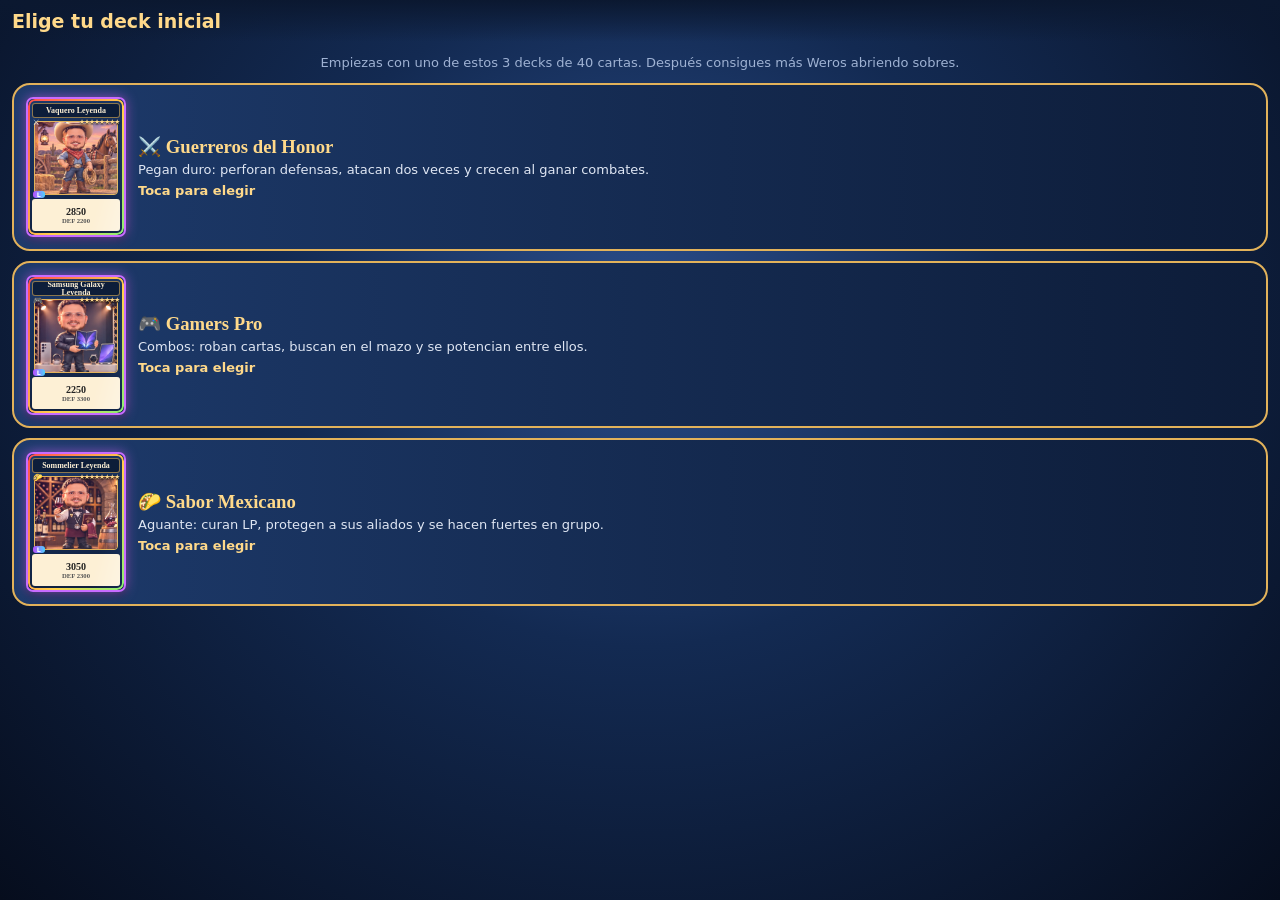
==== www/index.html @ 688c8da0 "El Wero: juego de cartas Android con 600 cartas, CPU y multijugador Co-Authored-By: Claude Opus 5.5 " ====
<!DOCTYPE html>
<html lang="es">
<head>
<meta charset="utf-8">
<meta name="viewport" content="width=device-width,initial-scale=1,maximum-scale=1,user-scalable=no,viewport-fit=cover">
<meta name="theme-color" content="#0b1830">
<title>El Wero · Juego de Cartas</title>
<link rel="stylesheet" href="style.css">
</head>
<body>
<div id="home" class="screen bg-arena"></div>
<div id="starter" class="screen bg-arena"></div>
<div id="coll" class="screen bg-arena"></div>
<div id="decks" class="screen bg-arena"></div>
<div id="deckedit" class="screen bg-arena"></div>
<div id="packs" class="screen bg-arena"></div>
<div id="lobby" class="screen bg-arena"></div>
<div id="rules" class="screen bg-arena"></div>
<div id="settings" class="screen bg-arena"></div>
<div id="game" class="screen">
  <div class="board">
    <div class="pinfo" id="oinfo"></div>
    <div class="ohand" id="ohand"></div>
    <div class="field">
      <div class="rowz" id="osz"></div>
      <div class="rowz" id="omz"></div>
      <div class="mid" id="mid"></div>
      <div class="rowz" id="mmz"></div>
      <div class="rowz" id="msz"></div>
    </div>
    <div class="pinfo" id="minfo"></div>
    <div class="hand" id="mhand"></div>
    <div class="helpbar" id="help"></div>
  </div>
</div>
<div id="arena"></div>
<canvas id="fxc"></canvas>
<script src="cards.js"></script>
<script src="engine.js"></script>
<script src="ai.js"></script>
<script src="fx.js"></script>
<script src="ui.js"></script>
<script src="game.js"></script>
<script src="peerjs.min.js"></script>
<script src="net.js"></script>
</body>
</html>
---- www/style.css ----
:root{--navy:#14284a;--navy2:#0b1830;--gold:#e2b25a;--gold2:#ffd98a;--cream:#fdf0d5;--ink:#1a1a1a;--red:#e8433a;--green:#3ccf6e;--spell:#14806b;--trap:#9b2a7d;--cw:17.5vw}
*{box-sizing:border-box;-webkit-tap-highlight-color:transparent}
html,body{margin:0;height:100%;background:#050b18;color:#fff;font-family:system-ui,-apple-system,"Segoe UI",Roboto,sans-serif;overflow:hidden;user-select:none;-webkit-user-select:none;touch-action:manipulation}
button{font:inherit;cursor:pointer}
.screen{position:fixed;inset:0;display:none;flex-direction:column;overflow:hidden}
.screen.on{display:flex}
.scroll{overflow-y:auto;-webkit-overflow-scrolling:touch;flex:1}
.bg-arena{background:radial-gradient(ellipse at 50% 35%,#2b4e8c 0%,#132a52 40%,#060d1d 100%)}
.btn{display:block;width:100%;padding:15px 18px;margin:9px 0;border-radius:16px;border:2px solid var(--gold);background:linear-gradient(180deg,#26467e,#13274a);color:var(--cream);font-weight:800;font-size:17px;letter-spacing:.5px;text-shadow:0 2px 0 #0008;box-shadow:0 5px 0 #0a1630,0 8px 18px #0007;transition:transform .08s}
.btn:active{transform:translateY(3px);box-shadow:0 2px 0 #0a1630}
.btn.gold{background:linear-gradient(180deg,#ffd98a,#d49a32);color:#3a2205;text-shadow:none;border-color:#fff3}
.btn.red{background:linear-gradient(180deg,#e8433a,#9e1f19);border-color:#ffb3a8}
.btn.small{display:inline-block;width:auto;padding:9px 14px;margin:4px;font-size:14px;border-radius:12px}
.btn[disabled]{opacity:.45}
.topbar{display:flex;align-items:center;gap:10px;padding:calc(env(safe-area-inset-top) + 10px) 12px 10px;background:linear-gradient(180deg,#0b1830,#0b183000);flex:none}
.topbar h2{margin:0;flex:1;font-size:19px;color:var(--gold2)}
.back{width:42px;height:42px;border-radius:50%;border:2px solid var(--gold);background:#13274a;color:var(--gold2);font-size:22px;line-height:1}
.coins{background:#0008;border:1px solid var(--gold);border-radius:20px;padding:5px 12px;color:var(--gold2);font-weight:800;white-space:nowrap}
#home{align-items:center;justify-content:center;padding:20px}
.logo{text-align:center;margin-bottom:18px;animation:logoIn 1s cubic-bezier(.2,1.6,.4,1);position:relative}
.logo .t1{font-family:Georgia,serif;font-weight:900;font-size:min(19vw,110px);line-height:.9;background:linear-gradient(180deg,#fff7d6 0%,#ffd98a 35%,#c7871f 70%,#8a5410 100%);-webkit-background-clip:text;background-clip:text;color:transparent;filter:drop-shadow(0 4px 0 #3a2205) drop-shadow(0 0 22px #ffb84a88)}
.logo .t2{display:inline-block;margin-top:8px;padding:6px 18px;border-radius:10px;background:linear-gradient(180deg,#1e3a6c,#0b1830);border:2px solid var(--gold);color:var(--cream);font-family:Georgia,serif;font-weight:800;letter-spacing:2px}
.suits{font-size:26px;color:var(--gold2);letter-spacing:12px;margin-bottom:4px;text-shadow:0 0 12px #ffb84a}
@keyframes logoIn{from{transform:scale(.3) rotate(-8deg);opacity:0}}
.menu{width:min(420px,92vw);position:relative}
.home-weros{position:absolute;inset:0;pointer-events:none;overflow:hidden;opacity:.3}
.home-weros img{position:absolute;width:26vw;max-width:150px;border-radius:14px;border:2px solid var(--gold);animation:floatW 9s ease-in-out infinite}
@keyframes floatW{50%{transform:translateY(-22px) rotate(3deg)}}
/* carta mini */
.card{position:relative;width:var(--w,var(--cw));aspect-ratio:.716;border-radius:calc(var(--w,var(--cw))*.07);background:linear-gradient(160deg,#1d3a6b,#0d1c38);border:2px solid var(--gold);overflow:hidden;box-shadow:0 3px 8px #0009;flex:none;container-type:inline-size}
.card.k-spell{background:linear-gradient(160deg,#1c8f78,#0b4639)}
.card.k-trap{background:linear-gradient(160deg,#b13a8f,#4c1240)}
.card .art{position:absolute;left:6%;right:6%;top:16%;height:55%;border-radius:4px;overflow:hidden;background:#0006;border:1px solid var(--gold)}
.card .art img{width:100%;height:100%;object-fit:cover;object-position:50% 18%;display:block}
.card .art .emo{position:absolute;inset:0;display:flex;align-items:center;justify-content:center;font-size:42cqw;filter:drop-shadow(0 3px 4px #0008)}
.card .nm{position:absolute;left:4%;right:4%;top:3%;height:11%;display:flex;align-items:center;justify-content:center;text-align:center;font-family:Georgia,serif;font-weight:800;color:var(--cream);font-size:8.3cqw;line-height:1;overflow:hidden;background:#0b1830cc;border:1px solid #e2b25a99;border-radius:3px}
.card .lv{position:absolute;right:5%;top:14%;font-size:7cqw;color:var(--gold2);text-shadow:0 1px 2px #000;letter-spacing:-1px;z-index:2}
.card .st{position:absolute;left:4%;right:4%;bottom:3%;height:23%;background:var(--cream);color:#222;border-radius:3px;display:flex;flex-direction:column;justify-content:center;align-items:center;font-weight:900;font-size:10.5cqw;line-height:1.12;font-family:Georgia,serif}
.card .st small{font-size:.66em;font-weight:700;color:#555}
.card .st .up{color:#13853f}.card .st .dn{color:#c62828}
.card .st.ty{font-size:8cqw;color:#333;text-align:center;padding:0 3px}
.card.back{background:#0b1830 url(art/_reverso.webp) center/cover;border-color:var(--gold)}
.card.back>*{display:none}
.card .cnt{position:absolute;right:3px;bottom:3px;background:#000c;color:var(--gold2);border-radius:8px;padding:1px 6px;font-weight:900;font-size:12px;z-index:6}
.card.locked{filter:grayscale(1) brightness(.4)}
.card .arch{position:absolute;left:5%;top:14%;font-size:8cqw;z-index:2}
.card.r-R{border-color:#dfe7f2;box-shadow:0 0 6px #cfd9e8aa,0 3px 8px #0009}
.card.r-UR{border-color:#ffd24a;box-shadow:0 0 10px #ffc83caa,0 3px 8px #0009}
.card.r-L{border-color:#c86bff;box-shadow:0 0 12px #c86bffaa,0 3px 8px #0009}
.card.r-UL{border-color:#fff;box-shadow:0 0 14px #fff,0 0 24px #ff5ad5aa,0 3px 8px #0009}
.card.r-L::before,.card.r-UL::before{content:"";position:absolute;inset:0;border-radius:inherit;padding:2px;background:linear-gradient(120deg,#ff4d4d,#ffd24a,#4dff88,#4dd2ff,#b84dff,#ff4d4d);background-size:300% 300%;animation:holo 3s linear infinite;-webkit-mask:linear-gradient(#000 0 0) content-box,linear-gradient(#000 0 0);-webkit-mask-composite:xor;mask-composite:exclude;z-index:4;pointer-events:none}
.card.r-UR::after,.card.r-L::after,.card.r-UL::after,.card.r-R::after{content:"";position:absolute;inset:0;background:linear-gradient(105deg,transparent 35%,#ffffff55 47%,#fff9 50%,#ffffff55 53%,transparent 65%);background-size:250% 100%;animation:shine 3.2s ease-in-out infinite;pointer-events:none;z-index:3;mix-blend-mode:overlay}
.card.r-R::after{opacity:.5;animation-duration:5s}
.card.r-UL .art::after{content:"";position:absolute;inset:0;background:linear-gradient(130deg,#ff00cc44,#00e5ff44,#ffe60044,#ff00cc44);background-size:400% 400%;animation:holo 4s linear infinite;mix-blend-mode:color-dodge}
.card.r-L .art::after{content:"";position:absolute;inset:0;background:linear-gradient(130deg,#9d4dff33,#4dd2ff33,#ffd24a33);background-size:300% 300%;animation:holo 5s linear infinite;mix-blend-mode:screen}
@keyframes holo{to{background-position:300% 0}}
@keyframes shine{0%{background-position:150% 0}60%,100%{background-position:-100% 0}}
.rb{position:absolute;left:5%;bottom:27%;font-size:6.5cqw;font-weight:900;padding:0 4px;border-radius:3px;z-index:5}
.rb.N{display:none}.rb.R{background:#dfe7f2;color:#233}.rb.UR{background:#ffd24a;color:#432}.rb.L{background:linear-gradient(90deg,#b84dff,#4dd2ff);color:#fff}.rb.UL{background:linear-gradient(90deg,#ff4d4d,#ffd24a,#4dff88,#4dd2ff,#b84dff);color:#000}
/* carta grande */
.big{width:min(86vw,58vh,420px);aspect-ratio:.716;border-radius:22px;padding:3.2%;background:#14284a;border:3px solid var(--gold);position:relative;box-shadow:0 20px 60px #000;font-family:Georgia,serif;color:#222;display:flex;flex-direction:column;container-type:inline-size}
.big.k-spell{background:#0f5f50}.big.k-trap{background:#6b1c58}
.big.r-L{border-color:#c86bff}.big.r-UL{border-color:#fff;box-shadow:0 0 40px #ff5ad5,0 20px 60px #000}.big.r-UR{border-color:#ffd24a}
.big .bt{background:#0b1830;border:2px solid var(--gold);border-radius:12px;color:var(--cream);text-align:center;font-weight:900;font-size:5.8cqw;padding:6px 4px;line-height:1.05}
.big .bs{color:var(--gold2);text-align:right;font-size:4.8cqw;letter-spacing:2px;height:1.4em;margin:4px 4px 2px}
.big .ba{position:relative;flex:0 0 48%;border:3px solid var(--gold);border-radius:6px;overflow:hidden;background:#0005}
.big .ba img{width:100%;height:100%;object-fit:cover;object-position:50% 15%}
.big .ba .emo{position:absolute;inset:0;display:flex;align-items:center;justify-content:center;font-size:38cqw}
.big .bn{color:var(--gold2);text-align:right;font:700 3.2cqw system-ui;margin:3px 2px}
.big .bx{flex:1;background:var(--cream);border:2px solid var(--gold);border-radius:10px;padding:2.2cqw 3cqw;display:flex;flex-direction:column;overflow:hidden}
.big .bx b{font-size:4cqw}
.big .bx i{font-size:3.4cqw;color:#333;margin:2px 0}
.big .bx p{margin:0;font-size:3.6cqw;line-height:1.25;flex:1;overflow:auto}
.big .bx .bf{border-top:2px solid #8a6d3b;margin-top:4px;padding-top:3px;text-align:right;font-weight:900;font-size:4.3cqw}
.big .rtag{position:absolute;left:14px;top:-12px;padding:3px 10px;border-radius:10px;font:900 13px system-ui;z-index:2}
.big .ba::after{content:"";position:absolute;inset:0;background:linear-gradient(105deg,transparent 35%,#ffffff66 50%,transparent 65%);background-size:250% 100%;animation:shine 3.5s ease-in-out infinite;mix-blend-mode:overlay}
.modal{position:fixed;inset:0;background:#000c;display:flex;align-items:center;justify-content:center;flex-direction:column;z-index:80;animation:fadeIn .2s;padding:10px}
.modal .acts{width:min(86vw,420px);margin-top:10px}
@keyframes fadeIn{from{opacity:0}}
.sheet{position:fixed;left:0;right:0;bottom:0;background:linear-gradient(180deg,#1b3463,#0b1830);border-top:3px solid var(--gold);border-radius:22px 22px 0 0;padding:14px 16px calc(env(safe-area-inset-bottom) + 14px);z-index:85;animation:sheetUp .22s ease-out;max-height:84vh;overflow:auto}
@keyframes sheetUp{from{transform:translateY(100%)}}
.sheet h3{margin:0 0 6px;color:var(--gold2);font-family:Georgia,serif}
.sheet .row{display:flex;gap:12px;align-items:flex-start}
.sheet .desc{font-size:13.5px;color:#dfe6f3;line-height:1.3}
.sheet .card{--w:96px}
.toast{position:fixed;left:50%;top:16%;transform:translateX(-50%);background:#000d;border:2px solid var(--gold);color:var(--cream);padding:10px 18px;border-radius:14px;font-weight:700;z-index:120;animation:fadeIn .2s;text-align:center;max-width:88vw}
/* tablero */
#game{background:radial-gradient(ellipse at 50% 50%,#1d3d70 0%,#0f2142 55%,#050b18 100%)}
#game .board{flex:1;display:flex;flex-direction:column;justify-content:space-between;padding:calc(env(safe-area-inset-top) + 4px) 6px calc(env(safe-area-inset-bottom) + 2px);position:relative}
.field{flex:1;display:flex;flex-direction:column;justify-content:center}
.pinfo{display:flex;align-items:center;gap:8px;padding:2px 4px}
.pinfo .nm{font-weight:900;color:var(--cream);font-size:14px;max-width:30vw;overflow:hidden;text-overflow:ellipsis;white-space:nowrap}
.lpbox{flex:1;position:relative;height:26px;background:#0009;border:2px solid var(--gold);border-radius:14px;overflow:hidden}
.lpbar{position:absolute;left:0;top:0;bottom:0;background:linear-gradient(90deg,#1fbf5a,#9be86a);transition:width .6s}
.lpbar.low{background:linear-gradient(90deg,#d62d22,#ff8a3a)}
.lptxt{position:absolute;inset:0;display:flex;align-items:center;justify-content:center;font-weight:900;font-size:15px;text-shadow:0 1px 3px #000;font-family:Georgia,serif}
.pile{min-width:34px;text-align:center;font-size:10px;color:#cdd8ee;line-height:1.1}
.pile b{display:block;font-size:15px;color:var(--gold2)}
.rowz{display:flex;justify-content:center;gap:1.6vw;margin:.5vh 0}
.slot{width:var(--cw);aspect-ratio:.716;border-radius:8px;border:1.5px dashed #e2b25a55;background:#ffffff08;position:relative;display:flex;align-items:center;justify-content:center;flex:none}
.slot.mz{background:radial-gradient(circle,#4a7bd033,#0000)}
.slot.sz{background:radial-gradient(circle,#2fb39722,#0000)}
.slot .card{--w:var(--cw);transition:transform .3s}
.slot.def .card{transform:rotate(90deg) scale(.78)}
.slot.hl{border:2px solid #7cf;box-shadow:0 0 14px #7cf;animation:pulse 1s infinite}
.slot.hlr{border:2px solid #ff6a6a;box-shadow:0 0 16px #ff4a4a;animation:pulse 1s infinite}
.slot.sel .card{outline:3px solid #ffd24a;box-shadow:0 0 20px #ffd24a}
.slot.canatk .card{box-shadow:0 0 12px #ff9b2f,0 0 2px #ff9b2f}
@keyframes pulse{50%{box-shadow:0 0 3px #7cf}}
.mid{display:flex;align-items:center;justify-content:space-between;gap:6px;margin:.4vh 0;padding:0 4px;min-height:38px}
.phase{display:flex;gap:3px}
.phase span{font-size:10.5px;font-weight:900;padding:4px 6px;border-radius:8px;background:#0007;color:#8aa0c8;border:1px solid #ffffff22}
.phase span.on{background:var(--gold);color:#3a2205}
.turnlbl{font-size:11px;font-weight:800;color:var(--gold2);text-align:center}
.mid .btn.small{margin:0;padding:8px 12px}
.hand{display:flex;justify-content:center;align-items:flex-end;height:calc(var(--cw)*1.47);padding:0 4px;margin-top:2px;overflow:visible}
.hand .card{--w:calc(var(--cw)*1.04);margin:0 -2.2vw;transition:transform .15s}
.hand .card.playable{box-shadow:0 0 10px #63d0ff,0 3px 8px #000}
.hand .card:active{transform:translateY(-12px)}
.ohand{display:flex;justify-content:center;height:calc(var(--cw)*.6);overflow:hidden}
.ohand .card{--w:calc(var(--cw)*.6);margin:0 -1.6vw}
.badge{position:absolute;top:-6px;right:-6px;background:var(--red);color:#fff;border-radius:10px;font-size:10px;font-weight:900;padding:1px 5px;z-index:6}
.eqmark{position:absolute;left:-6px;top:-6px;font-size:14px;z-index:6}
.helpbar{position:absolute;left:50%;transform:translateX(-50%);top:44%;background:#000d;border:2px solid #7cf;color:#cfefff;padding:8px 12px;border-radius:14px;font-weight:800;font-size:14px;z-index:40;display:none;text-align:center;width:max-content;max-width:92vw}
.helpbar.on{display:block}
#fx{position:fixed;inset:0;pointer-events:none;z-index:60}
#fxc{position:fixed;inset:0;pointer-events:none;z-index:74}
.ghost{position:fixed;z-index:65;pointer-events:none}
.float{position:fixed;z-index:75;font:900 30px Georgia,serif;pointer-events:none;text-shadow:0 2px 0 #000,0 0 12px #000;animation:floatUp 1.1s ease-out forwards;white-space:nowrap}
.float.g{color:#6dff9a}.float.r{color:#ff5a4a}.float.y{color:#ffd24a}.float.b{color:#7cf;font-size:20px}
@keyframes floatUp{0%{transform:translate(-50%,0) scale(.6);opacity:0}15%{transform:translate(-50%,-10px) scale(1.25);opacity:1}100%{transform:translate(-50%,-70px) scale(1);opacity:0}}
.banner{position:fixed;left:0;right:0;top:42%;z-index:78;text-align:center;pointer-events:none;font:900 min(10vw,54px) Georgia,serif;color:#fff;text-shadow:0 0 18px #4af,0 4px 0 #000;animation:bannerIn 1.2s ease forwards}
.banner.red{text-shadow:0 0 18px #f44,0 4px 0 #000}
.banner.gold{color:#ffe7a8;text-shadow:0 0 22px #ffb12e,0 4px 0 #000}
.banner .strip{display:inline-block;padding:6px 26px;background:linear-gradient(90deg,#0000,#000b 20%,#000b 80%,#0000)}
@keyframes bannerIn{0%{transform:scaleX(0);opacity:0}15%{transform:scaleX(1.15);opacity:1}25%{transform:scaleX(1)}80%{opacity:1}100%{opacity:0;transform:scale(1.3)}}
.shake{animation:shake .45s}
@keyframes shake{10%,50%,90%{transform:translate(-7px,3px)}30%,70%{transform:translate(7px,-4px)}}
.flash{position:fixed;inset:0;background:#fff;z-index:90;pointer-events:none;animation:flash .35s forwards}
.flash.red{background:#ff2a2a}.flash.green{background:#3cff8a}
@keyframes flash{from{opacity:.8}to{opacity:0}}
.dropin{animation:dropin .6s cubic-bezier(.2,1.5,.4,1)}
@keyframes dropin{0%{transform:translateY(-70px) scale(2.3);opacity:0;filter:brightness(3)}60%{filter:brightness(1.6)}100%{filter:none}}
.rays{position:fixed;width:70vmin;height:70vmin;margin:-35vmin 0 0 -35vmin;z-index:64;pointer-events:none;border-radius:50%;background:repeating-conic-gradient(from 0deg,#fff0 0 8deg,var(--rc,#ffe08a) 9deg 13deg,#fff0 14deg 22deg);-webkit-mask:radial-gradient(circle,#000 15%,#0000 70%);mask:radial-gradient(circle,#000 15%,#0000 70%);animation:rays 1s ease-out forwards}
@keyframes rays{0%{transform:scale(.2) rotate(0);opacity:1}100%{transform:scale(1.5) rotate(90deg);opacity:0}}
.pulsefx{animation:pulsefx .8s}
@keyframes pulsefx{30%{transform:scale(1.25);filter:brightness(2) drop-shadow(0 0 10px #ffd24a)}}
.dissolve{animation:dissolve .7s forwards}
@keyframes dissolve{to{transform:scale(1.4) translateY(-20px);opacity:0;filter:brightness(4) blur(4px)}}
.burn{animation:burnout .7s forwards}
@keyframes burnout{30%{filter:brightness(2) sepia(1) hue-rotate(-30deg) saturate(4);transform:scale(1.1)}100%{filter:brightness(0);opacity:0;transform:scale(.6) rotate(-10deg)}}
/* arena de pelea */
#arena{position:fixed;inset:0;z-index:72;display:none;overflow:hidden;background:radial-gradient(ellipse at 50% 60%,#3a1d6e 0%,#140a2e 50%,#000 100%)}
#arena.on{display:block}
#arena .floor{position:absolute;left:-30%;right:-30%;bottom:-8%;height:50%;background:repeating-linear-gradient(90deg,#ffd24a22 0 2px,#0000 2px 60px),repeating-linear-gradient(0deg,#ffd24a22 0 2px,#0000 2px 40px),linear-gradient(180deg,#2a1a52,#0c0620);transform:perspective(500px) rotateX(58deg);transform-origin:bottom}
#arena .speed{position:absolute;left:-50%;top:-50%;width:200%;height:200%;background:repeating-conic-gradient(from 0deg at 50% 50%,#fff0 0 3deg,#ffffff1c 3deg 4deg);opacity:0;transition:opacity .15s}
#arena.dash .speed{opacity:1;animation:spin 1.2s linear infinite}
@keyframes spin{to{transform:rotate(30deg)}}
.fighter{position:absolute;width:min(52vw,46vh,330px);will-change:transform}
.fighter .fimg{width:100%;aspect-ratio:.95;border-radius:18px;border:4px solid var(--gold);background:#000 center 18%/cover;box-shadow:0 0 30px #000,0 0 40px var(--fc,#4af);position:relative;overflow:hidden}
.fighter .fname{margin-top:6px;text-align:center;font:900 min(4.4vw,22px) Georgia,serif;color:var(--cream);text-shadow:0 2px 0 #000;line-height:1.05}
.fighter .fpow{text-align:center;font:900 min(9vw,46px) Georgia,serif;color:#ffe7a8;text-shadow:0 0 14px #ff9b2f,0 3px 0 #000;line-height:1.1}
.fighter .fpow small{font-size:.45em;color:#cde}
.fighter.atk{left:4vw;bottom:8vh;--fc:#ff8a2f}
.fighter.def{right:4vw;top:7vh;--fc:#4ab0ff}
.fighter.lose .fpow{color:#ff5a4a}
.fighter .fown{position:absolute;top:-12px;left:50%;transform:translateX(-50%);background:#000c;border:1px solid var(--gold);color:var(--gold2);font:900 12px system-ui;padding:2px 10px;border-radius:10px;z-index:3;white-space:nowrap}
.vs{position:absolute;left:50%;top:50%;transform:translate(-50%,-50%);font:900 min(22vw,120px) Georgia,serif;color:#ffd24a;text-shadow:0 0 30px #ff6a00,0 6px 0 #6a2a00;opacity:0;z-index:2}
.slash{position:absolute;left:50%;top:50%;width:150vw;height:18px;margin:-9px 0 0 -75vw;background:linear-gradient(90deg,#fff0,#fff 40%,#ffe9a8 50%,#fff 60%,#fff0);box-shadow:0 0 30px #fff,0 0 60px #ffb12e;border-radius:50%;opacity:0;z-index:5}
.piece{position:fixed;background-size:cover;z-index:75;pointer-events:none;border-radius:2px;box-shadow:0 0 6px #ffb12e}
.shieldfx{position:absolute;inset:-8%;border-radius:50%;border:6px solid #7cf;box-shadow:0 0 40px #7cf,inset 0 0 40px #7cf;opacity:0;z-index:4}
.crack{position:fixed;inset:0;z-index:76;pointer-events:none;background:url("data:image/svg+xml,%3Csvg xmlns='http://www.w3.org/2000/svg' viewBox='0 0 100 100'%3E%3Cg stroke='%23fff' stroke-width='.6' fill='none' opacity='.9'%3E%3Cpath d='M50 50L20 5M50 50L95 20M50 50L80 98M50 50L5 70M50 50L60 0M50 50L100 60M50 50L35 100M50 50L0 35'/%3E%3Cpath d='M38 30L58 34L66 52L52 66L34 60L30 44Z'/%3E%3C/g%3E%3C/svg%3E") center/cover;animation:crack 1.1s forwards}
@keyframes crack{0%{opacity:0;transform:scale(.6)}10%{opacity:1;transform:scale(1)}80%{opacity:.9}100%{opacity:0}}
.lptarget{position:absolute;right:6vw;top:12vh;text-align:center;font:900 min(10vw,52px) Georgia,serif;color:#fff;text-shadow:0 0 20px #f44,0 4px 0 #000}
.lptarget small{display:block;font-size:.4em;color:var(--gold2)}
.cutin{position:fixed;left:0;right:0;top:28%;height:44%;z-index:77;pointer-events:none;background:linear-gradient(90deg,#0000,#000d 15%,#000d 85%,#0000);overflow:hidden;animation:cutin 1.7s forwards}
.cutin img{position:absolute;height:100%;left:50%;top:0;border-left:4px solid var(--gold);border-right:4px solid var(--gold);animation:cutimg 1.7s forwards}
.cutin .ct{position:absolute;left:0;right:0;bottom:5%;text-align:center;font:900 min(7vw,36px) Georgia,serif;color:#ffe7a8;text-shadow:0 0 16px #ff9b2f,0 3px 0 #000}
.cutin .ct small{display:block;font-size:.5em;color:#fff;letter-spacing:3px}
@keyframes cutin{0%{transform:scaleY(0)}12%{transform:scaleY(1)}85%{transform:scaleY(1);opacity:1}100%{transform:scaleY(0);opacity:0}}
@keyframes cutimg{0%{transform:translateX(60%)}20%{transform:translateX(-50%)}80%{transform:translateX(-50%) scale(1.06)}100%{transform:translateX(-170%)}}
.center-card{position:fixed;left:50%;top:50%;z-index:79;pointer-events:none}
.trapstamp{position:absolute;left:50%;top:40%;transform:translate(-50%,-50%) rotate(-12deg);font:900 min(13vw,64px) Georgia,serif;color:#ff4a6a;border:6px solid #ff4a6a;padding:4px 14px;border-radius:12px;background:#000a;text-shadow:0 0 14px #f00;animation:stamp .4s cubic-bezier(.2,1.8,.4,1) backwards .25s;white-space:nowrap}
.trapstamp.sp{color:#5dffcf;border-color:#5dffcf;text-shadow:0 0 14px #0fa}
@keyframes stamp{from{transform:translate(-50%,-50%) rotate(-12deg) scale(3);opacity:0}}
/* coleccion / decks */
.filters{display:flex;gap:6px;padding:0 10px 8px;overflow-x:auto;flex:none}
.filters select,.filters input{background:#0b1830;color:#fff;border:1px solid var(--gold);border-radius:10px;padding:7px;font-size:13px;flex:none}
.grid{display:grid;grid-template-columns:repeat(auto-fill,minmax(86px,1fr));gap:8px;padding:8px 10px 90px}
.grid .card{--w:100%;width:100%}
.deckbar{flex:none;background:#0b1830;border-top:2px solid var(--gold);padding:8px 10px calc(env(safe-area-inset-bottom) + 8px);display:flex;align-items:center;gap:8px;flex-wrap:wrap}
.decklist{display:flex;gap:4px;overflow-x:auto;padding:6px 10px;flex:none;min-height:100px;background:#0005}
.decklist .card{--w:64px}
.dk{display:flex;align-items:center;gap:10px;background:#13274a;border:2px solid #e2b25a55;border-radius:16px;padding:10px;margin:8px 12px}
.dk.act{border-color:var(--gold);box-shadow:0 0 14px #e2b25a66}
.dk .card{--w:58px}
.dk .info{flex:1;min-width:0}.dk .info b{color:var(--gold2)}.dk .info div{font-size:12px;color:#bcd}
.starter{display:flex;gap:12px;align-items:center;background:linear-gradient(90deg,#1d3a6b,#0d1c38);border:2px solid var(--gold);border-radius:18px;padding:12px;margin:10px 12px;cursor:pointer}
.starter:active{transform:scale(.98)}
.starter .card{--w:100px}
.starter h3{margin:0 0 4px;color:var(--gold2);font-family:Georgia,serif}
.starter p{margin:0;font-size:13px;color:#dfe6f3}
.pack{width:min(52vw,32vh,240px);aspect-ratio:.66;margin:18px auto;border-radius:16px;background:linear-gradient(160deg,#ffd98a,#c7871f 40%,#6a3a07);border:3px solid #fff6;position:relative;box-shadow:0 20px 50px #000,0 0 40px #ffb12e66;display:flex;flex-direction:column;align-items:center;justify-content:center;overflow:hidden}
.pack.arch{background:linear-gradient(160deg,var(--pc,#7b2ff7),#111)}
.pack .pimg{width:74%;aspect-ratio:.716;background:url(art/_reverso.webp) center/cover;border-radius:10px;border:2px solid #fff8}
.pack .ptop{position:absolute;left:0;right:0;top:0;height:12%;background:repeating-linear-gradient(90deg,#fff3 0 6px,#0000 6px 12px),#a86b12;border-bottom:2px dashed #fff8}
.pack .plbl{margin-top:8px;font:900 17px Georgia,serif;color:#fff;text-shadow:0 2px 0 #0008;text-align:center;padding:0 6px}
.pack.shakeit{animation:shake .35s 3}
.pack.open .ptop{animation:tear .5s forwards}
@keyframes tear{to{transform:translate(40px,-120px) rotate(25deg);opacity:0}}
.pull{display:flex;flex-wrap:wrap;justify-content:center;gap:8px;padding:10px}
.pull .slotp{perspective:600px;position:relative}
.pull .flip{width:27vw;max-width:130px;aspect-ratio:.716;position:relative;transform-style:preserve-3d;transition:transform .6s;animation:dealIn .5s backwards}
.pull .flip.done{transform:rotateY(180deg)}
.pull .flip>div{position:absolute;inset:0;backface-visibility:hidden;-webkit-backface-visibility:hidden}
.pull .flip .f2{transform:rotateY(180deg)}
.pull .flip .card{--w:100%;width:100%}
.pull .flip .f1{background:url(art/_reverso.webp) center/cover;border-radius:9px;border:2px solid var(--gold)}
.pull .flip.g-R .f1{box-shadow:0 0 12px #dfe7f2}
.pull .flip.g-UR .f1{box-shadow:0 0 18px #ffd24a}
.pull .flip.g-L .f1{box-shadow:0 0 22px #c86bff}
.pull .flip.g-UL .f1{box-shadow:0 0 26px #fff,0 0 40px #ff5ad5}
@keyframes dealIn{from{transform:translateY(80vh) rotate(20deg);opacity:0}}
.newtag{position:absolute;top:-6px;left:-6px;background:#3ccf6e;color:#012;font:900 10px system-ui;padding:2px 5px;border-radius:6px;z-index:9}
.lobby{padding:16px;width:min(460px,100%);margin:0 auto}
.lobby input{width:100%;padding:14px;border-radius:14px;border:2px solid var(--gold);background:#0b1830;color:#fff;font-size:20px;text-align:center;font-weight:900}
.lobby input.codein{letter-spacing:8px;text-transform:uppercase}
.code{font:900 54px Georgia,serif;text-align:center;letter-spacing:10px;color:var(--gold2);text-shadow:0 0 20px #ffb12e;margin:8px 0}
.muted{color:#9fb2d3;font-size:13px;text-align:center}
.rules{padding:6px 16px 40px;line-height:1.45;font-size:15px;color:#e3ebf8}
.rules h3{color:var(--gold2);font-family:Georgia,serif;margin:16px 0 4px}
.rules b{color:#fff}
.endbox{text-align:center}
.endbox h1{font:900 min(14vw,70px) Georgia,serif;margin:0;color:#ffe7a8;text-shadow:0 0 30px #ffb12e,0 5px 0 #000;animation:logoIn .8s cubic-bezier(.2,1.6,.4,1)}
.endbox.lose h1{color:#ff8a7a;text-shadow:0 0 30px #f22,0 5px 0 #000}
.endbox p{color:var(--cream);font-size:18px}
.settings label{display:flex;align-items:center;justify-content:space-between;background:#13274a;border:1px solid #e2b25a55;border-radius:14px;padding:12px 14px;margin:8px 12px;font-weight:700}
.settings input[type=checkbox]{width:24px;height:24px}
@media (min-aspect-ratio:3/4){:root{--cw:min(11.5vh,100px)}}
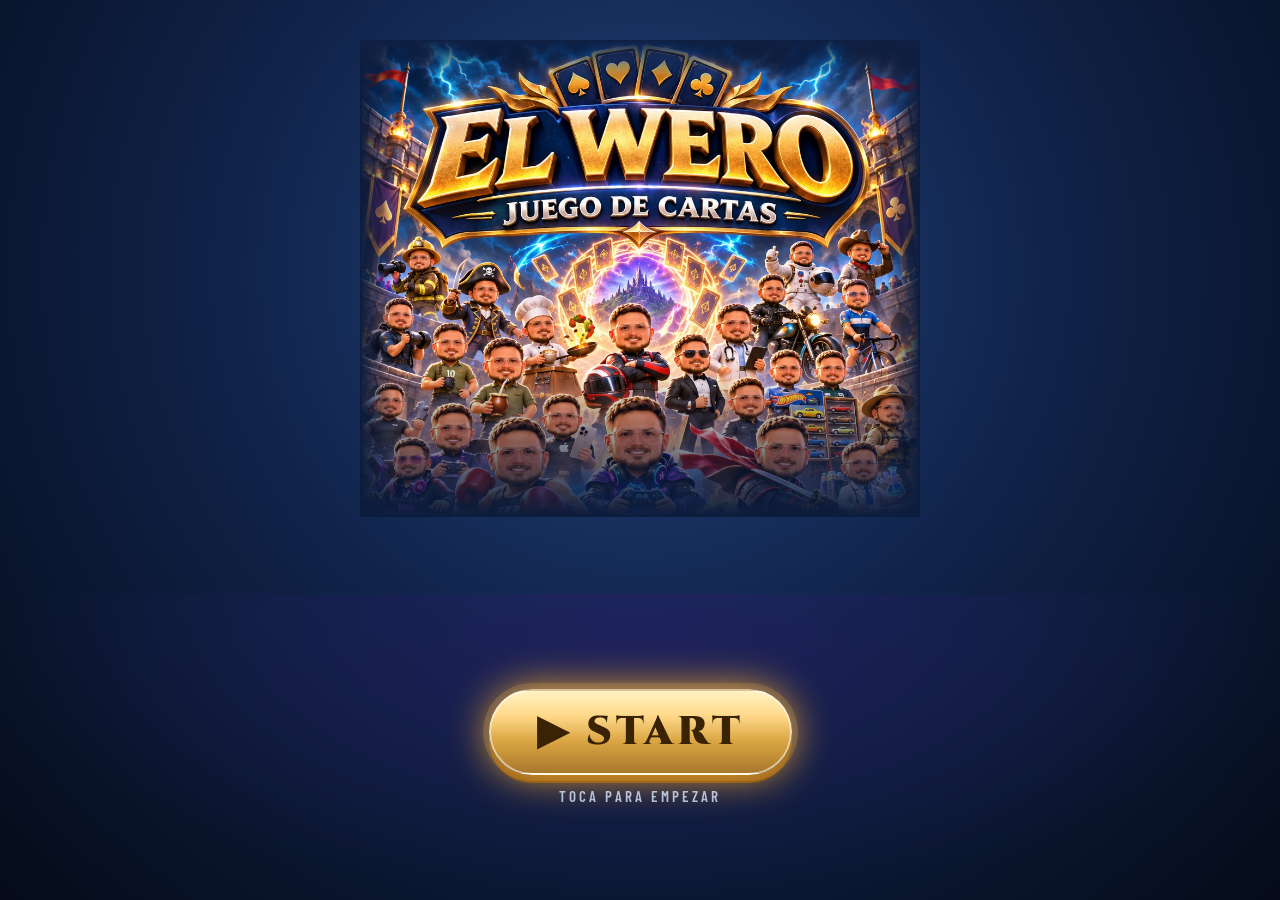
==== commit 1ce2b7fb: "Diseño profesional, defensa horizontal e intro en video con portada y START - Las cartas en defensa " ====
--- a/www/index.html
+++ b/www/index.html
@@ -8,7 +8,9 @@
 <link rel="stylesheet" href="style.css">
 </head>
 <body>
-<div id="home" class="screen bg-arena"></div>
+<div id="intro" class="screen"><video id="introvid" src="intro.mp4" playsinline preload="auto" poster="art/_portada.webp"></video><button id="skipintro" class="skip">Saltar ⏭</button></div>
+<div id="cover" class="screen"><div class="cover-art"></div><div class="cover-bottom"><button id="startbtn" class="startbtn">▶ START</button><div class="cover-sub">Toca para empezar</div></div></div>
+<div id="home" class="screen"></div>
 <div id="starter" class="screen bg-arena"></div>
 <div id="coll" class="screen bg-arena"></div>
 <div id="decks" class="screen bg-arena"></div>
--- a/www/style.css
+++ b/www/style.css
@@ -1,53 +1,95 @@
-:root{--navy:#14284a;--navy2:#0b1830;--gold:#e2b25a;--gold2:#ffd98a;--cream:#fdf0d5;--ink:#1a1a1a;--red:#e8433a;--green:#3ccf6e;--spell:#14806b;--trap:#9b2a7d;--cw:17.5vw}
+@font-face{font-family:Cinzel;font-weight:700;src:url(fonts/cinzel-latin-700-normal.woff2) format("woff2");font-display:swap}
+@font-face{font-family:Cinzel;font-weight:900;src:url(fonts/cinzel-latin-900-normal.woff2) format("woff2");font-display:swap}
+@font-face{font-family:Barlow;font-weight:500;src:url(fonts/barlow-condensed-latin-500-normal.woff2) format("woff2");font-display:swap}
+@font-face{font-family:Barlow;font-weight:600;src:url(fonts/barlow-condensed-latin-600-normal.woff2) format("woff2");font-display:swap}
+@font-face{font-family:Barlow;font-weight:700;src:url(fonts/barlow-condensed-latin-700-normal.woff2) format("woff2");font-display:swap}
+:root{--navy:#14284a;--navy2:#0b1830;--gold:#e2b25a;--gold2:#ffd98a;--gold3:#a8782c;--cream:#fdf0d5;--red:#e8433a;--green:#3ccf6e;--cw:17.2vw;
+--disp:Cinzel,Georgia,serif;--ui:Barlow,"Roboto Condensed",system-ui,sans-serif;
+--goldgrad:linear-gradient(180deg,#fff2c4 0%,#ffd98a 30%,#d9a441 62%,#a8782c 100%);
+--panel:linear-gradient(180deg,rgba(28,48,88,.92),rgba(10,20,42,.94))}
 *{box-sizing:border-box;-webkit-tap-highlight-color:transparent}
-html,body{margin:0;height:100%;background:#050b18;color:#fff;font-family:system-ui,-apple-system,"Segoe UI",Roboto,sans-serif;overflow:hidden;user-select:none;-webkit-user-select:none;touch-action:manipulation}
-button{font:inherit;cursor:pointer}
-.screen{position:fixed;inset:0;display:none;flex-direction:column;overflow:hidden}
-.screen.on{display:flex}
+html,body{margin:0;height:100%;background:#050b18;color:#fff;font-family:var(--ui);font-weight:500;overflow:hidden;user-select:none;-webkit-user-select:none;touch-action:manipulation;letter-spacing:.2px}
+button{font:inherit;cursor:pointer;color:inherit}
+.screen{position:fixed;inset:0;display:none;flex-direction:column;overflow:hidden;background:radial-gradient(ellipse at 50% 0%,#24457e 0%,#10234a 45%,#050b18 100%)}
+.screen.on{display:flex;animation:scrIn .28s ease-out}
+@keyframes scrIn{from{opacity:0;transform:scale(1.015)}}
 .scroll{overflow-y:auto;-webkit-overflow-scrolling:touch;flex:1}
-.bg-arena{background:radial-gradient(ellipse at 50% 35%,#2b4e8c 0%,#132a52 40%,#060d1d 100%)}
-.btn{display:block;width:100%;padding:15px 18px;margin:9px 0;border-radius:16px;border:2px solid var(--gold);background:linear-gradient(180deg,#26467e,#13274a);color:var(--cream);font-weight:800;font-size:17px;letter-spacing:.5px;text-shadow:0 2px 0 #0008;box-shadow:0 5px 0 #0a1630,0 8px 18px #0007;transition:transform .08s}
-.btn:active{transform:translateY(3px);box-shadow:0 2px 0 #0a1630}
-.btn.gold{background:linear-gradient(180deg,#ffd98a,#d49a32);color:#3a2205;text-shadow:none;border-color:#fff3}
-.btn.red{background:linear-gradient(180deg,#e8433a,#9e1f19);border-color:#ffb3a8}
-.btn.small{display:inline-block;width:auto;padding:9px 14px;margin:4px;font-size:14px;border-radius:12px}
-.btn[disabled]{opacity:.45}
-.topbar{display:flex;align-items:center;gap:10px;padding:calc(env(safe-area-inset-top) + 10px) 12px 10px;background:linear-gradient(180deg,#0b1830,#0b183000);flex:none}
-.topbar h2{margin:0;flex:1;font-size:19px;color:var(--gold2)}
-.back{width:42px;height:42px;border-radius:50%;border:2px solid var(--gold);background:#13274a;color:var(--gold2);font-size:22px;line-height:1}
-.coins{background:#0008;border:1px solid var(--gold);border-radius:20px;padding:5px 12px;color:var(--gold2);font-weight:800;white-space:nowrap}
-#home{align-items:center;justify-content:center;padding:20px}
-.logo{text-align:center;margin-bottom:18px;animation:logoIn 1s cubic-bezier(.2,1.6,.4,1);position:relative}
-.logo .t1{font-family:Georgia,serif;font-weight:900;font-size:min(19vw,110px);line-height:.9;background:linear-gradient(180deg,#fff7d6 0%,#ffd98a 35%,#c7871f 70%,#8a5410 100%);-webkit-background-clip:text;background-clip:text;color:transparent;filter:drop-shadow(0 4px 0 #3a2205) drop-shadow(0 0 22px #ffb84a88)}
-.logo .t2{display:inline-block;margin-top:8px;padding:6px 18px;border-radius:10px;background:linear-gradient(180deg,#1e3a6c,#0b1830);border:2px solid var(--gold);color:var(--cream);font-family:Georgia,serif;font-weight:800;letter-spacing:2px}
-.suits{font-size:26px;color:var(--gold2);letter-spacing:12px;margin-bottom:4px;text-shadow:0 0 12px #ffb84a}
-@keyframes logoIn{from{transform:scale(.3) rotate(-8deg);opacity:0}}
-.menu{width:min(420px,92vw);position:relative}
-.home-weros{position:absolute;inset:0;pointer-events:none;overflow:hidden;opacity:.3}
-.home-weros img{position:absolute;width:26vw;max-width:150px;border-radius:14px;border:2px solid var(--gold);animation:floatW 9s ease-in-out infinite}
-@keyframes floatW{50%{transform:translateY(-22px) rotate(3deg)}}
+/* botones */
+.btn{display:block;width:100%;padding:14px 18px;margin:9px 0;border-radius:14px;border:1px solid #e2b25a99;background:linear-gradient(180deg,#2a4c86,#142a52);color:var(--cream);font:700 18px var(--ui);letter-spacing:.8px;text-transform:uppercase;box-shadow:inset 0 1px 0 #ffffff30,0 4px 0 #08132a,0 8px 18px #0007;transition:transform .08s,filter .15s}
+.btn:active{transform:translateY(2px);box-shadow:inset 0 1px 0 #ffffff30,0 2px 0 #08132a}
+.btn.gold{background:var(--goldgrad);color:#3a2205;border-color:#fff6;text-shadow:0 1px 0 #fff8}
+.btn.red{background:linear-gradient(180deg,#e8433a,#8e1a14);border-color:#ffb3a8}
+.btn.small{display:inline-block;width:auto;padding:9px 14px;margin:4px;font-size:15px;border-radius:11px}
+.btn[disabled]{opacity:.4;filter:grayscale(.6)}
+.topbar{display:flex;align-items:center;gap:10px;padding:calc(env(safe-area-inset-top) + 10px) 12px 10px;background:linear-gradient(180deg,#081429,#08142900);flex:none;border-bottom:1px solid #e2b25a33}
+.topbar h2{margin:0;flex:1;font:900 19px var(--disp);letter-spacing:1px;background:var(--goldgrad);-webkit-background-clip:text;background-clip:text;color:transparent;filter:drop-shadow(0 1px 0 #000)}
+.back{width:40px;height:40px;border-radius:50%;border:1px solid var(--gold);background:radial-gradient(circle at 50% 30%,#2a4c86,#0b1830);color:var(--gold2);font-size:22px;line-height:1;box-shadow:0 3px 8px #0008}
+.coins{background:linear-gradient(180deg,#1b2f58,#0a1631);border:1px solid #e2b25a88;border-radius:20px;padding:5px 12px;color:var(--gold2);font:700 15px var(--ui);white-space:nowrap;box-shadow:inset 0 1px 0 #ffffff22}
+.muted{color:#9fb2d3;font-size:14px;text-align:center}
+/* intro y portada */
+#intro{background:#000;align-items:center;justify-content:center}
+#intro video{width:100%;height:100%;object-fit:cover;background:#000}
+.skip{position:absolute;right:14px;top:calc(env(safe-area-inset-top) + 14px);background:#000a;border:1px solid #ffffff55;color:#fff;border-radius:20px;padding:7px 14px;font:600 14px var(--ui);z-index:2}
+#cover{background:radial-gradient(ellipse at 50% 30%,#24457e 0%,#10234a 45%,#050b18 100%)}
+.cover-art{position:absolute;left:50%;top:calc(env(safe-area-inset-top) + 4.5%);width:min(100vw,62vh);aspect-ratio:1024/872;margin-left:calc(min(100vw,62vh) / -2);background:url(art/_portada.webp) center/100% 100%;animation:coverZoom 9s ease-out forwards;transform-origin:50% 30%}
+.cover-art::after{content:"";position:absolute;inset:-1px;background:linear-gradient(180deg,#0e1f42 0%,#0000 9%,#0000 70%,#0c1c3c 100%),linear-gradient(90deg,#0c1c3c 0%,#0000 6%,#0000 94%,#0c1c3c 100%)}
+@keyframes coverZoom{from{transform:scale(1.12)}to{transform:scale(1)}}
+.cover-bottom{position:absolute;left:0;right:0;bottom:0;height:34%;display:flex;flex-direction:column;align-items:center;justify-content:center;gap:12px;padding-bottom:env(safe-area-inset-bottom);background:radial-gradient(ellipse at 50% 20%,#2a1d6688,#0000 70%)}
+.startbtn{font:900 min(9vw,40px) var(--disp);letter-spacing:4px;padding:14px 46px;border-radius:60px;border:2px solid #fff8;background:var(--goldgrad);color:#3a2205;box-shadow:0 0 0 6px #e2b25a33,0 0 40px #ffb12e,0 8px 0 #6a3a07;animation:startPulse 1.4s ease-in-out infinite}
+@keyframes startPulse{50%{transform:scale(1.07);box-shadow:0 0 0 12px #e2b25a22,0 0 70px #ffb12e,0 8px 0 #6a3a07}}
+.cover-sub{font:600 15px var(--ui);color:#cfdcf5;letter-spacing:3px;text-transform:uppercase;opacity:.85}
+/* inicio */
+#home{align-items:center;justify-content:center;padding:calc(env(safe-area-inset-top) + 10px) 16px calc(env(safe-area-inset-bottom) + 12px);overflow-y:auto}
+.home-bg{position:fixed;inset:0;background:url(art/_portada.webp) center 30%/cover;filter:blur(6px) brightness(.35) saturate(1.2);transform:scale(1.1);z-index:-1}
+.home-bg::after{content:"";position:absolute;inset:0;background:radial-gradient(ellipse at 50% 40%,#0000,#050b18 85%)}
+.home-top{width:min(460px,100%);display:flex;align-items:center;justify-content:space-between;gap:10px}
+.pcard{display:flex;align-items:center;gap:10px;background:var(--panel);border:1px solid #e2b25a66;border-radius:40px;padding:5px 14px 5px 5px;box-shadow:0 4px 14px #0008}
+.pcard b{display:block;font:700 17px var(--disp);color:var(--cream)}
+.pcard small{color:#a9bbdc;font-size:13px}
+.avatar{width:42px;height:42px;border-radius:50%;background:#000 center 12%/cover;border:2px solid var(--gold);box-shadow:0 0 10px #e2b25a55;flex:none}
+.home-logo{width:min(92vw,440px);margin:2.5vh 0 1.5vh;filter:drop-shadow(0 10px 24px #000) drop-shadow(0 0 30px #ffb84a44);animation:logoIn .9s cubic-bezier(.2,1.5,.4,1)}
+@keyframes logoIn{from{transform:scale(.4) rotate(-6deg);opacity:0}}
+.menu{width:min(460px,100%);position:relative}
+.hero{width:100%;display:flex;align-items:center;gap:14px;padding:16px 18px;border-radius:18px;border:1px solid #fff6;background:var(--goldgrad);color:#3a2205;box-shadow:inset 0 2px 0 #fff9,0 6px 0 #6a3a07,0 12px 28px #000a,0 0 30px #ffb12e55;text-align:left;position:relative;overflow:hidden}
+.hero::after{content:"";position:absolute;inset:0;background:linear-gradient(105deg,transparent 35%,#ffffff88 50%,transparent 65%);background-size:250% 100%;animation:shine 3.2s ease-in-out infinite}
+.hero:active{transform:translateY(3px)}
+.hero .ic{width:52px;height:52px;border-radius:14px;background:#3a2205;color:var(--gold2);display:flex;align-items:center;justify-content:center;font-size:28px;flex:none}
+.hero .tx{flex:1}.hero b{display:block;font:900 28px var(--disp);letter-spacing:2px;line-height:1}.hero small{font:700 15px var(--ui);opacity:.8;text-transform:uppercase;letter-spacing:1px}
+.hero .arr{font:900 40px var(--disp)}
+.tiles{display:grid;grid-template-columns:1fr 1fr;gap:10px;margin-top:12px}
+.tile{display:flex;flex-direction:column;align-items:flex-start;gap:2px;padding:14px;border-radius:16px;border:1px solid #e2b25a55;background:var(--panel);box-shadow:inset 0 1px 0 #ffffff1c,0 6px 16px #0008;text-align:left;min-height:96px}
+.tile:active{transform:scale(.97)}
+.tile .ic{font-size:26px;margin-bottom:4px}
+.tile b{font:700 19px var(--disp);color:var(--cream);letter-spacing:.5px}
+.tile small{color:#9fb2d3;font-size:13.5px}
+.minirow{display:flex;gap:10px;margin-top:10px}
+.minirow button{flex:1;padding:11px;border-radius:12px;border:1px solid #ffffff22;background:#0b183099;color:#cfdcf5;font:600 15px var(--ui);letter-spacing:.5px}
 /* carta mini */
-.card{position:relative;width:var(--w,var(--cw));aspect-ratio:.716;border-radius:calc(var(--w,var(--cw))*.07);background:linear-gradient(160deg,#1d3a6b,#0d1c38);border:2px solid var(--gold);overflow:hidden;box-shadow:0 3px 8px #0009;flex:none;container-type:inline-size}
-.card.k-spell{background:linear-gradient(160deg,#1c8f78,#0b4639)}
-.card.k-trap{background:linear-gradient(160deg,#b13a8f,#4c1240)}
-.card .art{position:absolute;left:6%;right:6%;top:16%;height:55%;border-radius:4px;overflow:hidden;background:#0006;border:1px solid var(--gold)}
+.card{position:relative;width:var(--w,var(--cw));height:calc(var(--w,var(--cw)) / .716);border-radius:calc(var(--w,var(--cw)) * .06);background:linear-gradient(160deg,#20407a,#0c1a36);border:1.5px solid #c99a46;overflow:hidden;box-shadow:0 3px 8px #000a;flex:none;container-type:inline-size}
+.grid .card,.pull .card,.slotp .card{height:auto;aspect-ratio:.716}
+.card::selection{background:none}
+.card.k-spell{background:linear-gradient(160deg,#1d9178,#0a4337)}
+.card.k-trap{background:linear-gradient(160deg,#b3388f,#4a103e)}
+.card .art{position:absolute;left:6%;right:6%;top:15.5%;height:55%;border-radius:3px;overflow:hidden;background:#0006;box-shadow:0 0 0 1px #e2b25acc,inset 0 0 8px #000}
 .card .art img{width:100%;height:100%;object-fit:cover;object-position:50% 18%;display:block}
-.card .art .emo{position:absolute;inset:0;display:flex;align-items:center;justify-content:center;font-size:42cqw;filter:drop-shadow(0 3px 4px #0008)}
-.card .nm{position:absolute;left:4%;right:4%;top:3%;height:11%;display:flex;align-items:center;justify-content:center;text-align:center;font-family:Georgia,serif;font-weight:800;color:var(--cream);font-size:8.3cqw;line-height:1;overflow:hidden;background:#0b1830cc;border:1px solid #e2b25a99;border-radius:3px}
-.card .lv{position:absolute;right:5%;top:14%;font-size:7cqw;color:var(--gold2);text-shadow:0 1px 2px #000;letter-spacing:-1px;z-index:2}
-.card .st{position:absolute;left:4%;right:4%;bottom:3%;height:23%;background:var(--cream);color:#222;border-radius:3px;display:flex;flex-direction:column;justify-content:center;align-items:center;font-weight:900;font-size:10.5cqw;line-height:1.12;font-family:Georgia,serif}
-.card .st small{font-size:.66em;font-weight:700;color:#555}
-.card .st .up{color:#13853f}.card .st .dn{color:#c62828}
-.card .st.ty{font-size:8cqw;color:#333;text-align:center;padding:0 3px}
-.card.back{background:#0b1830 url(art/_reverso.webp) center/cover;border-color:var(--gold)}
+.card .art .emo{position:absolute;inset:0;display:flex;align-items:center;justify-content:center;font-size:40cqw;filter:drop-shadow(0 3px 4px #0008)}
+.card .nm{position:absolute;left:4%;right:4%;top:3%;height:10.5%;display:flex;align-items:center;justify-content:center;text-align:center;font:700 8.2cqw/1 var(--disp);color:var(--cream);overflow:hidden;background:linear-gradient(180deg,#0d1d3c,#081429);border:1px solid #e2b25a99;border-radius:2px;letter-spacing:-.2px;text-shadow:0 1px 0 #000}
+.card .lv{position:absolute;right:5%;top:13.6%;font-size:6.8cqw;color:#ffcb45;text-shadow:0 0 3px #a86b00,0 1px 1px #000;letter-spacing:-1.2px;z-index:2;line-height:1}
+.card .st{position:absolute;left:4%;right:4%;bottom:3%;height:23%;background:linear-gradient(180deg,#fff8e6,#f1dfb6);color:#222;border-radius:2px;display:flex;flex-direction:column;justify-content:center;align-items:center;line-height:1.05;font:900 11cqw var(--ui);border:1px solid #c99a46}
+.card .st small{font:700 7.4cqw var(--ui);color:#5b4a2b}
+.card .st .a::before{content:"⚔ ";font-size:.75em}
+.card .st .up{color:#0f7a39}.card .st .dn{color:#c62828}
+.card .st.ty{font:900 8.5cqw var(--disp);color:#2c2c2c;letter-spacing:1px}
+.card.k-spell .st.ty{color:#0d5e4c}.card.k-trap .st.ty{color:#7a1660}
+.card.back{background:#0b1830 url(art/_reverso.webp) center/cover;border-color:#c99a46}
 .card.back>*{display:none}
-.card .cnt{position:absolute;right:3px;bottom:3px;background:#000c;color:var(--gold2);border-radius:8px;padding:1px 6px;font-weight:900;font-size:12px;z-index:6}
+.card .cnt{position:absolute;right:3px;bottom:3px;background:#000d;color:var(--gold2);border-radius:8px;padding:1px 6px;font:700 13px var(--ui);z-index:6}
 .card.locked{filter:grayscale(1) brightness(.4)}
-.card .arch{position:absolute;left:5%;top:14%;font-size:8cqw;z-index:2}
-.card.r-R{border-color:#dfe7f2;box-shadow:0 0 6px #cfd9e8aa,0 3px 8px #0009}
-.card.r-UR{border-color:#ffd24a;box-shadow:0 0 10px #ffc83caa,0 3px 8px #0009}
-.card.r-L{border-color:#c86bff;box-shadow:0 0 12px #c86bffaa,0 3px 8px #0009}
-.card.r-UL{border-color:#fff;box-shadow:0 0 14px #fff,0 0 24px #ff5ad5aa,0 3px 8px #0009}
+.card .arch{position:absolute;left:5%;top:13.6%;font-size:7.5cqw;z-index:2;line-height:1}
+.card.r-R{border-color:#e6eef8;box-shadow:0 0 6px #cfd9e8aa,0 3px 8px #000a}
+.card.r-UR{border-color:#ffd24a;box-shadow:0 0 10px #ffc83caa,0 3px 8px #000a}
+.card.r-L{border-color:#c86bff;box-shadow:0 0 12px #c86bffaa,0 3px 8px #000a}
+.card.r-UL{border-color:#fff;box-shadow:0 0 14px #fff,0 0 24px #ff5ad5aa,0 3px 8px #000a}
 .card.r-L::before,.card.r-UL::before{content:"";position:absolute;inset:0;border-radius:inherit;padding:2px;background:linear-gradient(120deg,#ff4d4d,#ffd24a,#4dff88,#4dd2ff,#b84dff,#ff4d4d);background-size:300% 300%;animation:holo 3s linear infinite;-webkit-mask:linear-gradient(#000 0 0) content-box,linear-gradient(#000 0 0);-webkit-mask-composite:xor;mask-composite:exclude;z-index:4;pointer-events:none}
 .card.r-UR::after,.card.r-L::after,.card.r-UL::after,.card.r-R::after{content:"";position:absolute;inset:0;background:linear-gradient(105deg,transparent 35%,#ffffff55 47%,#fff9 50%,#ffffff55 53%,transparent 65%);background-size:250% 100%;animation:shine 3.2s ease-in-out infinite;pointer-events:none;z-index:3;mix-blend-mode:overlay}
 .card.r-R::after{opacity:.5;animation-duration:5s}
@@ -55,156 +97,188 @@
 .card.r-L .art::after{content:"";position:absolute;inset:0;background:linear-gradient(130deg,#9d4dff33,#4dd2ff33,#ffd24a33);background-size:300% 300%;animation:holo 5s linear infinite;mix-blend-mode:screen}
 @keyframes holo{to{background-position:300% 0}}
 @keyframes shine{0%{background-position:150% 0}60%,100%{background-position:-100% 0}}
-.rb{position:absolute;left:5%;bottom:27%;font-size:6.5cqw;font-weight:900;padding:0 4px;border-radius:3px;z-index:5}
-.rb.N{display:none}.rb.R{background:#dfe7f2;color:#233}.rb.UR{background:#ffd24a;color:#432}.rb.L{background:linear-gradient(90deg,#b84dff,#4dd2ff);color:#fff}.rb.UL{background:linear-gradient(90deg,#ff4d4d,#ffd24a,#4dff88,#4dd2ff,#b84dff);color:#000}
+.rb{position:absolute;right:5%;bottom:27.5%;font:700 6.4cqw var(--ui);padding:0 4px;border-radius:3px;z-index:5;letter-spacing:.3px}
+.rb.N{display:none}.rb.R{background:#e6eef8;color:#233}.rb.UR{background:#ffd24a;color:#432}.rb.L{background:linear-gradient(90deg,#b84dff,#4dd2ff);color:#fff}.rb.UL{background:linear-gradient(90deg,#ff4d4d,#ffd24a,#4dff88,#4dd2ff,#b84dff);color:#000}
 /* carta grande */
-.big{width:min(86vw,58vh,420px);aspect-ratio:.716;border-radius:22px;padding:3.2%;background:#14284a;border:3px solid var(--gold);position:relative;box-shadow:0 20px 60px #000;font-family:Georgia,serif;color:#222;display:flex;flex-direction:column;container-type:inline-size}
-.big.k-spell{background:#0f5f50}.big.k-trap{background:#6b1c58}
+.big{width:min(86vw,58vh,420px);aspect-ratio:.716;border-radius:20px;padding:3.2%;background:linear-gradient(160deg,#1d3a6b,#0c1a36);border:3px solid #c99a46;position:relative;box-shadow:0 20px 60px #000;font-family:Georgia,serif;color:#222;display:flex;flex-direction:column;container-type:inline-size}
+.big.k-spell{background:linear-gradient(160deg,#16806a,#0a3d32)}.big.k-trap{background:linear-gradient(160deg,#9b2a7d,#4a103e)}
 .big.r-L{border-color:#c86bff}.big.r-UL{border-color:#fff;box-shadow:0 0 40px #ff5ad5,0 20px 60px #000}.big.r-UR{border-color:#ffd24a}
-.big .bt{background:#0b1830;border:2px solid var(--gold);border-radius:12px;color:var(--cream);text-align:center;font-weight:900;font-size:5.8cqw;padding:6px 4px;line-height:1.05}
-.big .bs{color:var(--gold2);text-align:right;font-size:4.8cqw;letter-spacing:2px;height:1.4em;margin:4px 4px 2px}
-.big .ba{position:relative;flex:0 0 48%;border:3px solid var(--gold);border-radius:6px;overflow:hidden;background:#0005}
+.big .bt{background:linear-gradient(180deg,#0d1d3c,#081429);border:2px solid #c99a46;border-radius:10px;color:var(--cream);text-align:center;font:900 5.6cqw/1.1 var(--disp);padding:6px 4px;letter-spacing:.5px}
+.big .bs{color:#ffcb45;text-align:right;font-size:4.8cqw;letter-spacing:2px;height:1.4em;margin:4px 4px 2px;text-shadow:0 0 4px #a86b00}
+.big .ba{position:relative;flex:0 0 48%;border:3px solid #c99a46;border-radius:4px;overflow:hidden;background:#0005}
 .big .ba img{width:100%;height:100%;object-fit:cover;object-position:50% 15%}
 .big .ba .emo{position:absolute;inset:0;display:flex;align-items:center;justify-content:center;font-size:38cqw}
-.big .bn{color:var(--gold2);text-align:right;font:700 3.2cqw system-ui;margin:3px 2px}
-.big .bx{flex:1;background:var(--cream);border:2px solid var(--gold);border-radius:10px;padding:2.2cqw 3cqw;display:flex;flex-direction:column;overflow:hidden}
-.big .bx b{font-size:4cqw}
-.big .bx i{font-size:3.4cqw;color:#333;margin:2px 0}
+.big .bn{color:var(--gold2);text-align:right;font:700 3.4cqw var(--ui);margin:3px 2px}
+.big .bx{flex:1;background:linear-gradient(180deg,#fff8e6,#f1dfb6);border:2px solid #c99a46;border-radius:8px;padding:2.2cqw 3cqw;display:flex;flex-direction:column;overflow:hidden}
+.big .bx b{font:700 4cqw var(--disp)}
+.big .bx i{font-size:3.4cqw;color:#4b3c22;margin:2px 0}
 .big .bx p{margin:0;font-size:3.6cqw;line-height:1.25;flex:1;overflow:auto}
-.big .bx .bf{border-top:2px solid #8a6d3b;margin-top:4px;padding-top:3px;text-align:right;font-weight:900;font-size:4.3cqw}
-.big .rtag{position:absolute;left:14px;top:-12px;padding:3px 10px;border-radius:10px;font:900 13px system-ui;z-index:2}
+.big .bx .bf{border-top:2px solid #8a6d3b;margin-top:4px;padding-top:3px;text-align:right;font:900 4.4cqw var(--ui)}
+.big .rtag{position:absolute;left:14px;top:-12px;padding:3px 10px;border-radius:10px;font:700 14px var(--ui);z-index:2;letter-spacing:.5px}
 .big .ba::after{content:"";position:absolute;inset:0;background:linear-gradient(105deg,transparent 35%,#ffffff66 50%,transparent 65%);background-size:250% 100%;animation:shine 3.5s ease-in-out infinite;mix-blend-mode:overlay}
-.modal{position:fixed;inset:0;background:#000c;display:flex;align-items:center;justify-content:center;flex-direction:column;z-index:80;animation:fadeIn .2s;padding:10px}
+/* ventanas */
+.modal{position:fixed;inset:0;background:radial-gradient(ellipse at center,#0a1631e6,#000e);display:flex;align-items:center;justify-content:center;flex-direction:column;z-index:80;animation:fadeIn .2s;padding:10px;backdrop-filter:blur(3px)}
 .modal .acts{width:min(86vw,420px);margin-top:10px}
 @keyframes fadeIn{from{opacity:0}}
-.sheet{position:fixed;left:0;right:0;bottom:0;background:linear-gradient(180deg,#1b3463,#0b1830);border-top:3px solid var(--gold);border-radius:22px 22px 0 0;padding:14px 16px calc(env(safe-area-inset-bottom) + 14px);z-index:85;animation:sheetUp .22s ease-out;max-height:84vh;overflow:auto}
+.sheet{position:fixed;left:0;right:0;bottom:0;background:linear-gradient(180deg,#1b3463f5,#0a1631fa);border-top:2px solid var(--gold);border-radius:22px 22px 0 0;padding:10px 16px calc(env(safe-area-inset-bottom) + 14px);z-index:85;animation:sheetUp .22s ease-out;max-height:84vh;overflow:auto;box-shadow:0 -10px 40px #000a}
+.sheet::before{content:"";display:block;width:44px;height:5px;border-radius:3px;background:#ffffff44;margin:0 auto 10px}
 @keyframes sheetUp{from{transform:translateY(100%)}}
-.sheet h3{margin:0 0 6px;color:var(--gold2);font-family:Georgia,serif}
+.sheet h3{margin:0 0 6px;font:900 20px var(--disp);color:var(--gold2)}
 .sheet .row{display:flex;gap:12px;align-items:flex-start}
-.sheet .desc{font-size:13.5px;color:#dfe6f3;line-height:1.3}
+.sheet .desc{font-size:15px;color:#dfe6f3;line-height:1.3}
 .sheet .card{--w:96px}
-.toast{position:fixed;left:50%;top:16%;transform:translateX(-50%);background:#000d;border:2px solid var(--gold);color:var(--cream);padding:10px 18px;border-radius:14px;font-weight:700;z-index:120;animation:fadeIn .2s;text-align:center;max-width:88vw}
-/* tablero */
-#game{background:radial-gradient(ellipse at 50% 50%,#1d3d70 0%,#0f2142 55%,#050b18 100%)}
-#game .board{flex:1;display:flex;flex-direction:column;justify-content:space-between;padding:calc(env(safe-area-inset-top) + 4px) 6px calc(env(safe-area-inset-bottom) + 2px);position:relative}
-.field{flex:1;display:flex;flex-direction:column;justify-content:center}
-.pinfo{display:flex;align-items:center;gap:8px;padding:2px 4px}
-.pinfo .nm{font-weight:900;color:var(--cream);font-size:14px;max-width:30vw;overflow:hidden;text-overflow:ellipsis;white-space:nowrap}
-.lpbox{flex:1;position:relative;height:26px;background:#0009;border:2px solid var(--gold);border-radius:14px;overflow:hidden}
-.lpbar{position:absolute;left:0;top:0;bottom:0;background:linear-gradient(90deg,#1fbf5a,#9be86a);transition:width .6s}
-.lpbar.low{background:linear-gradient(90deg,#d62d22,#ff8a3a)}
-.lptxt{position:absolute;inset:0;display:flex;align-items:center;justify-content:center;font-weight:900;font-size:15px;text-shadow:0 1px 3px #000;font-family:Georgia,serif}
-.pile{min-width:34px;text-align:center;font-size:10px;color:#cdd8ee;line-height:1.1}
-.pile b{display:block;font-size:15px;color:var(--gold2)}
-.rowz{display:flex;justify-content:center;gap:1.6vw;margin:.5vh 0}
-.slot{width:var(--cw);aspect-ratio:.716;border-radius:8px;border:1.5px dashed #e2b25a55;background:#ffffff08;position:relative;display:flex;align-items:center;justify-content:center;flex:none}
-.slot.mz{background:radial-gradient(circle,#4a7bd033,#0000)}
-.slot.sz{background:radial-gradient(circle,#2fb39722,#0000)}
-.slot .card{--w:var(--cw);transition:transform .3s}
-.slot.def .card{transform:rotate(90deg) scale(.78)}
+.toast{position:fixed;left:50%;top:14%;transform:translateX(-50%);background:linear-gradient(180deg,#1b3463,#0a1631);border:1px solid var(--gold);color:var(--cream);padding:11px 18px;border-radius:14px;font:600 16px var(--ui);z-index:120;animation:fadeIn .2s;text-align:center;max-width:88vw;box-shadow:0 8px 24px #000a}
+/* ===== tablero ===== */
+#game{background:#050b18}
+#game::before{content:"";position:absolute;inset:0;background:
+ radial-gradient(ellipse at 50% 50%,#2a5395 0%,#16305e 38%,#081530 75%,#03070f 100%);}
+#game::after{content:"";position:absolute;inset:0;pointer-events:none;opacity:.18;background:
+ repeating-linear-gradient(60deg,#e2b25a 0 1px,transparent 1px 34px),repeating-linear-gradient(-60deg,#e2b25a 0 1px,transparent 1px 34px)}
+#game .board{flex:1;display:flex;flex-direction:column;justify-content:space-between;padding:calc(env(safe-area-inset-top) + 4px) 6px calc(env(safe-area-inset-bottom) + 2px);position:relative;z-index:1}
+.field{flex:1;display:flex;flex-direction:column;justify-content:center;position:relative}
+.field::before{content:"";position:absolute;left:50%;top:50%;width:min(70vw,52vh);aspect-ratio:1;transform:translate(-50%,-50%);border-radius:50%;border:1px solid #e2b25a22;box-shadow:0 0 0 18px #e2b25a08,inset 0 0 60px #4a8be022;pointer-events:none}
+.pinfo{display:flex;align-items:center;gap:8px;padding:4px 6px;background:linear-gradient(90deg,#0a1631ee,#13284fcc 60%,#0a163100);border-radius:30px;border:1px solid #e2b25a44}
+.pinfo .avatar{width:38px;height:38px}
+.pinfo .avatar.turn{border-color:#7cf;box-shadow:0 0 12px #7cf;animation:pulse 1.4s infinite}
+.plate{flex:1;min-width:0}
+.pname{font:700 14px var(--disp);color:var(--cream);white-space:nowrap;overflow:hidden;text-overflow:ellipsis;margin-bottom:3px}
+.lpbox{position:relative;height:8px;background:#000a;border-radius:6px;overflow:hidden;border:1px solid #e2b25a66}
+.lpbar{position:absolute;left:0;top:0;bottom:0;background:linear-gradient(90deg,#1fbf5a,#b4f07a);transition:width .6s;box-shadow:0 0 8px #6dff9a}
+.lpbar.low{background:linear-gradient(90deg,#d62d22,#ff8a3a);box-shadow:0 0 8px #f44}
+.lpnum{font:900 24px var(--disp);background:var(--goldgrad);-webkit-background-clip:text;background-clip:text;color:transparent;filter:drop-shadow(0 1px 0 #000);min-width:72px;text-align:right;line-height:1}
+.lpnum small{font:700 11px var(--ui);color:#9fb2d3;-webkit-text-fill-color:#9fb2d3;margin-right:3px;vertical-align:middle}
+.pile{position:relative;width:30px;text-align:center;font:700 14px var(--ui);color:var(--gold2);line-height:1}
+.pile i{display:block;margin:0 auto 1px;font-style:normal}
+.pile .stack{width:18px;height:24px;border-radius:3px;background:url(art/_reverso.webp) center/cover;border:1px solid #c99a46;box-shadow:2px 2px 0 #0b1830,3px 3px 0 #c99a4688,4px 4px 0 #0b1830}
+.pile .tomb{font-size:18px;filter:grayscale(.3)}
+.rowz{display:flex;justify-content:center;gap:1.4vw;margin:.45vh 0}
+.slot{width:var(--cw);height:calc(var(--cw) / .716);border-radius:7px;position:relative;display:flex;align-items:center;justify-content:center;flex:none;
+ background:linear-gradient(160deg,#ffffff0d,#ffffff03);border:1px solid #e2b25a2e;box-shadow:inset 0 0 14px #0008}
+.slot::before{content:"";position:absolute;inset:3px;border-radius:5px;pointer-events:none;
+ background:linear-gradient(#e2b25a,#e2b25a) left top/9px 1.5px no-repeat,linear-gradient(#e2b25a,#e2b25a) left top/1.5px 9px no-repeat,
+ linear-gradient(#e2b25a,#e2b25a) right top/9px 1.5px no-repeat,linear-gradient(#e2b25a,#e2b25a) right top/1.5px 9px no-repeat,
+ linear-gradient(#e2b25a,#e2b25a) left bottom/9px 1.5px no-repeat,linear-gradient(#e2b25a,#e2b25a) left bottom/1.5px 9px no-repeat,
+ linear-gradient(#e2b25a,#e2b25a) right bottom/9px 1.5px no-repeat,linear-gradient(#e2b25a,#e2b25a) right bottom/1.5px 9px no-repeat;opacity:.55}
+.slot.mz{background:radial-gradient(circle at 50% 45%,#4a7bd026,#0000 70%),linear-gradient(160deg,#ffffff0d,#ffffff03)}
+.slot.sz{height:calc(var(--cw) / .716 * .8);background:radial-gradient(circle,#2fb39722,#0000 70%),linear-gradient(160deg,#ffffff0a,#ffffff02)}
+.slot.sz::after{content:"✦";position:absolute;color:#2fb39744;font-size:18px;z-index:0}
+.slot.mz:empty::after{content:"⚔";position:absolute;color:#4a7bd03a;font-size:20px}
+.slot .card{--w:var(--cw);transition:transform .3s;z-index:1}
+.rowz .slot.sz .card{--w:calc(var(--cw) * .8)}
+.slot.def .card{transform:rotate(90deg) scale(.8)}
 .slot.hl{border:2px solid #7cf;box-shadow:0 0 14px #7cf;animation:pulse 1s infinite}
 .slot.hlr{border:2px solid #ff6a6a;box-shadow:0 0 16px #ff4a4a;animation:pulse 1s infinite}
 .slot.sel .card{outline:3px solid #ffd24a;box-shadow:0 0 20px #ffd24a}
-.slot.canatk .card{box-shadow:0 0 12px #ff9b2f,0 0 2px #ff9b2f}
+.slot.canatk .card{box-shadow:0 0 12px #ff9b2f,0 0 2px #ff9b2f;animation:ready 1.6s ease-in-out infinite}
+@keyframes ready{50%{box-shadow:0 0 20px #ff9b2f,0 0 4px #ffcf7a}}
 @keyframes pulse{50%{box-shadow:0 0 3px #7cf}}
-.mid{display:flex;align-items:center;justify-content:space-between;gap:6px;margin:.4vh 0;padding:0 4px;min-height:38px}
-.phase{display:flex;gap:3px}
-.phase span{font-size:10.5px;font-weight:900;padding:4px 6px;border-radius:8px;background:#0007;color:#8aa0c8;border:1px solid #ffffff22}
-.phase span.on{background:var(--gold);color:#3a2205}
-.turnlbl{font-size:11px;font-weight:800;color:var(--gold2);text-align:center}
-.mid .btn.small{margin:0;padding:8px 12px}
-.hand{display:flex;justify-content:center;align-items:flex-end;height:calc(var(--cw)*1.47);padding:0 4px;margin-top:2px;overflow:visible}
-.hand .card{--w:calc(var(--cw)*1.04);margin:0 -2.2vw;transition:transform .15s}
-.hand .card.playable{box-shadow:0 0 10px #63d0ff,0 3px 8px #000}
-.hand .card:active{transform:translateY(-12px)}
-.ohand{display:flex;justify-content:center;height:calc(var(--cw)*.6);overflow:hidden}
-.ohand .card{--w:calc(var(--cw)*.6);margin:0 -1.6vw}
-.badge{position:absolute;top:-6px;right:-6px;background:var(--red);color:#fff;border-radius:10px;font-size:10px;font-weight:900;padding:1px 5px;z-index:6}
-.eqmark{position:absolute;left:-6px;top:-6px;font-size:14px;z-index:6}
-.helpbar{position:absolute;left:50%;transform:translateX(-50%);top:44%;background:#000d;border:2px solid #7cf;color:#cfefff;padding:8px 12px;border-radius:14px;font-weight:800;font-size:14px;z-index:40;display:none;text-align:center;width:max-content;max-width:92vw}
+.mid{display:flex;align-items:center;justify-content:space-between;gap:6px;margin:.5vh 0;padding:5px 6px;min-height:42px;background:linear-gradient(90deg,#0000,#081429dd 15%,#081429dd 85%,#0000);border-top:1px solid #e2b25a55;border-bottom:1px solid #e2b25a55}
+.midc{display:flex;flex-direction:column;align-items:center;gap:3px}
+.phase{display:flex;background:#000a;border:1px solid #e2b25a55;border-radius:20px;padding:2px}
+.phase span{font:700 12px var(--ui);padding:3px 9px;border-radius:16px;color:#7f93b8;letter-spacing:.6px;text-transform:uppercase}
+.phase span.on{background:var(--goldgrad);color:#3a2205;box-shadow:0 0 10px #ffb12e88}
+.turnlbl{font:600 12px var(--ui);color:#cfdcf5;letter-spacing:.4px}
+.turnlbl b{color:var(--gold2)}
+.menubtn{width:38px;height:38px;border-radius:50%;border:1px solid #e2b25a88;background:radial-gradient(circle at 50% 30%,#2a4c86,#0b1830);color:var(--gold2);font-size:18px}
+.pbtn{min-width:96px;height:38px;padding:0 14px;border-radius:20px;border:1px solid #fff6;background:var(--goldgrad);color:#3a2205;font:700 14px var(--ui);letter-spacing:1px;box-shadow:0 3px 0 #6a3a07,0 0 16px #ffb12e66}
+.pbtn:active{transform:translateY(2px)}
+.pbtn.ghost{visibility:hidden}
+.hand{display:flex;justify-content:center;align-items:flex-end;height:calc(var(--cw) * 1.52);padding:0 4px;margin-top:4px;overflow:visible}
+.hand .card{--w:calc(var(--cw) * 1.06);transform:translateY(var(--y,0)) rotate(var(--r,0deg));transform-origin:50% 120%;transition:transform .18s ease-out}
+.hand .card.playable{box-shadow:0 0 0 2px #63d0ff,0 0 14px #63d0ff,0 4px 10px #000}
+.hand .card:active{transform:translateY(calc(var(--y,0px) - 18px)) rotate(var(--r,0deg)) scale(1.08);z-index:50!important}
+.ohand{display:flex;justify-content:center;height:calc(var(--cw) * .5);overflow:hidden;margin-top:-2px}
+.ohand .card{--w:calc(var(--cw) * .56);margin:0 -1.6vw;transform:translateY(-35%)}
+.eqmark{position:absolute;left:-6px;top:-6px;font-size:14px;z-index:6;filter:drop-shadow(0 0 3px #000)}
+.helpbar{position:absolute;left:50%;transform:translateX(-50%);top:44%;background:linear-gradient(180deg,#123a5c,#081429);border:1px solid #7cf;color:#dff4ff;padding:9px 14px;border-radius:16px;font:700 15px var(--ui);z-index:40;display:none;text-align:center;width:max-content;max-width:92vw;box-shadow:0 0 20px #7cf6}
 .helpbar.on{display:block}
+/* efectos */
 #fx{position:fixed;inset:0;pointer-events:none;z-index:60}
 #fxc{position:fixed;inset:0;pointer-events:none;z-index:74}
-.ghost{position:fixed;z-index:65;pointer-events:none}
-.float{position:fixed;z-index:75;font:900 30px Georgia,serif;pointer-events:none;text-shadow:0 2px 0 #000,0 0 12px #000;animation:floatUp 1.1s ease-out forwards;white-space:nowrap}
+.float{position:fixed;z-index:75;font:900 30px var(--disp);pointer-events:none;text-shadow:0 2px 0 #000,0 0 12px #000;animation:floatUp 1.1s ease-out forwards;white-space:nowrap}
 .float.g{color:#6dff9a}.float.r{color:#ff5a4a}.float.y{color:#ffd24a}.float.b{color:#7cf;font-size:20px}
 @keyframes floatUp{0%{transform:translate(-50%,0) scale(.6);opacity:0}15%{transform:translate(-50%,-10px) scale(1.25);opacity:1}100%{transform:translate(-50%,-70px) scale(1);opacity:0}}
-.banner{position:fixed;left:0;right:0;top:42%;z-index:78;text-align:center;pointer-events:none;font:900 min(10vw,54px) Georgia,serif;color:#fff;text-shadow:0 0 18px #4af,0 4px 0 #000;animation:bannerIn 1.2s ease forwards}
+.banner{position:fixed;left:0;right:0;top:42%;z-index:78;text-align:center;pointer-events:none;font:900 min(9.5vw,52px) var(--disp);color:#fff;letter-spacing:2px;text-shadow:0 0 18px #4af,0 4px 0 #000;animation:bannerIn 1.2s ease forwards}
 .banner.red{text-shadow:0 0 18px #f44,0 4px 0 #000}
 .banner.gold{color:#ffe7a8;text-shadow:0 0 22px #ffb12e,0 4px 0 #000}
-.banner .strip{display:inline-block;padding:6px 26px;background:linear-gradient(90deg,#0000,#000b 20%,#000b 80%,#0000)}
-@keyframes bannerIn{0%{transform:scaleX(0);opacity:0}15%{transform:scaleX(1.15);opacity:1}25%{transform:scaleX(1)}80%{opacity:1}100%{opacity:0;transform:scale(1.3)}}
+.banner .strip{display:inline-block;padding:8px 30px;background:linear-gradient(90deg,#0000,#000c 18%,#000c 82%,#0000);border-top:1px solid #e2b25a88;border-bottom:1px solid #e2b25a88}
+@keyframes bannerIn{0%{transform:scaleX(0);opacity:0}15%{transform:scaleX(1.12);opacity:1}25%{transform:scaleX(1)}80%{opacity:1}100%{opacity:0;transform:scale(1.25)}}
 .shake{animation:shake .45s}
 @keyframes shake{10%,50%,90%{transform:translate(-7px,3px)}30%,70%{transform:translate(7px,-4px)}}
 .flash{position:fixed;inset:0;background:#fff;z-index:90;pointer-events:none;animation:flash .35s forwards}
 .flash.red{background:#ff2a2a}.flash.green{background:#3cff8a}
 @keyframes flash{from{opacity:.8}to{opacity:0}}
 .dropin{animation:dropin .6s cubic-bezier(.2,1.5,.4,1)}
+.slot.def .dropin{animation-name:dropinDef}
 @keyframes dropin{0%{transform:translateY(-70px) scale(2.3);opacity:0;filter:brightness(3)}60%{filter:brightness(1.6)}100%{filter:none}}
+@keyframes dropinDef{0%{transform:translateY(-70px) rotate(90deg) scale(2);opacity:0;filter:brightness(3)}100%{transform:rotate(90deg) scale(.8);filter:none}}
 .rays{position:fixed;width:70vmin;height:70vmin;margin:-35vmin 0 0 -35vmin;z-index:64;pointer-events:none;border-radius:50%;background:repeating-conic-gradient(from 0deg,#fff0 0 8deg,var(--rc,#ffe08a) 9deg 13deg,#fff0 14deg 22deg);-webkit-mask:radial-gradient(circle,#000 15%,#0000 70%);mask:radial-gradient(circle,#000 15%,#0000 70%);animation:rays 1s ease-out forwards}
 @keyframes rays{0%{transform:scale(.2) rotate(0);opacity:1}100%{transform:scale(1.5) rotate(90deg);opacity:0}}
 .pulsefx{animation:pulsefx .8s}
+.slot.def .pulsefx{animation-name:pulsefxDef}
 @keyframes pulsefx{30%{transform:scale(1.25);filter:brightness(2) drop-shadow(0 0 10px #ffd24a)}}
+@keyframes pulsefxDef{0%,100%{transform:rotate(90deg) scale(.8)}30%{transform:rotate(90deg) scale(.95);filter:brightness(2) drop-shadow(0 0 10px #ffd24a)}}
 .dissolve{animation:dissolve .7s forwards}
 @keyframes dissolve{to{transform:scale(1.4) translateY(-20px);opacity:0;filter:brightness(4) blur(4px)}}
 .burn{animation:burnout .7s forwards}
-@keyframes burnout{30%{filter:brightness(2) sepia(1) hue-rotate(-30deg) saturate(4);transform:scale(1.1)}100%{filter:brightness(0);opacity:0;transform:scale(.6) rotate(-10deg)}}
+@keyframes burnout{30%{filter:brightness(2) sepia(1) hue-rotate(-30deg) saturate(4)}100%{filter:brightness(0);opacity:0}}
 /* arena de pelea */
 #arena{position:fixed;inset:0;z-index:72;display:none;overflow:hidden;background:radial-gradient(ellipse at 50% 60%,#3a1d6e 0%,#140a2e 50%,#000 100%)}
 #arena.on{display:block}
+#arena::before{content:"";position:absolute;inset:0;background:url(art/_portada.webp) center/cover;opacity:.12;filter:blur(4px)}
 #arena .floor{position:absolute;left:-30%;right:-30%;bottom:-8%;height:50%;background:repeating-linear-gradient(90deg,#ffd24a22 0 2px,#0000 2px 60px),repeating-linear-gradient(0deg,#ffd24a22 0 2px,#0000 2px 40px),linear-gradient(180deg,#2a1a52,#0c0620);transform:perspective(500px) rotateX(58deg);transform-origin:bottom}
 #arena .speed{position:absolute;left:-50%;top:-50%;width:200%;height:200%;background:repeating-conic-gradient(from 0deg at 50% 50%,#fff0 0 3deg,#ffffff1c 3deg 4deg);opacity:0;transition:opacity .15s}
 #arena.dash .speed{opacity:1;animation:spin 1.2s linear infinite}
 @keyframes spin{to{transform:rotate(30deg)}}
 .fighter{position:absolute;width:min(52vw,46vh,330px);will-change:transform}
-.fighter .fimg{width:100%;aspect-ratio:.95;border-radius:18px;border:4px solid var(--gold);background:#000 center 18%/cover;box-shadow:0 0 30px #000,0 0 40px var(--fc,#4af);position:relative;overflow:hidden}
-.fighter .fname{margin-top:6px;text-align:center;font:900 min(4.4vw,22px) Georgia,serif;color:var(--cream);text-shadow:0 2px 0 #000;line-height:1.05}
-.fighter .fpow{text-align:center;font:900 min(9vw,46px) Georgia,serif;color:#ffe7a8;text-shadow:0 0 14px #ff9b2f,0 3px 0 #000;line-height:1.1}
-.fighter .fpow small{font-size:.45em;color:#cde}
+.fighter .fimg{width:100%;aspect-ratio:.95;border-radius:18px;border:3px solid #c99a46;background:#000 center 18%/cover;box-shadow:0 0 30px #000,0 0 40px var(--fc,#4af);position:relative;overflow:hidden}
+.fighter .fname{margin-top:6px;text-align:center;font:900 min(4.4vw,22px) var(--disp);color:var(--cream);text-shadow:0 2px 0 #000;line-height:1.05}
+.fighter .fpow{text-align:center;font:900 min(9vw,46px) var(--disp);color:#ffe7a8;text-shadow:0 0 14px #ff9b2f,0 3px 0 #000;line-height:1.1}
+.fighter .fpow small{font:700 .42em var(--ui);color:#cde;letter-spacing:1px}
 .fighter.atk{left:4vw;bottom:8vh;--fc:#ff8a2f}
 .fighter.def{right:4vw;top:7vh;--fc:#4ab0ff}
 .fighter.lose .fpow{color:#ff5a4a}
-.fighter .fown{position:absolute;top:-12px;left:50%;transform:translateX(-50%);background:#000c;border:1px solid var(--gold);color:var(--gold2);font:900 12px system-ui;padding:2px 10px;border-radius:10px;z-index:3;white-space:nowrap}
-.vs{position:absolute;left:50%;top:50%;transform:translate(-50%,-50%);font:900 min(22vw,120px) Georgia,serif;color:#ffd24a;text-shadow:0 0 30px #ff6a00,0 6px 0 #6a2a00;opacity:0;z-index:2}
+.fighter .fown{position:absolute;top:-12px;left:50%;transform:translateX(-50%);background:#000c;border:1px solid var(--gold);color:var(--gold2);font:700 13px var(--ui);padding:2px 10px;border-radius:10px;z-index:3;white-space:nowrap}
+.vs{position:absolute;left:50%;top:50%;transform:translate(-50%,-50%);font:900 min(22vw,120px) var(--disp);color:#ffd24a;text-shadow:0 0 30px #ff6a00,0 6px 0 #6a2a00;opacity:0;z-index:2}
 .slash{position:absolute;left:50%;top:50%;width:150vw;height:18px;margin:-9px 0 0 -75vw;background:linear-gradient(90deg,#fff0,#fff 40%,#ffe9a8 50%,#fff 60%,#fff0);box-shadow:0 0 30px #fff,0 0 60px #ffb12e;border-radius:50%;opacity:0;z-index:5}
 .piece{position:fixed;background-size:cover;z-index:75;pointer-events:none;border-radius:2px;box-shadow:0 0 6px #ffb12e}
 .shieldfx{position:absolute;inset:-8%;border-radius:50%;border:6px solid #7cf;box-shadow:0 0 40px #7cf,inset 0 0 40px #7cf;opacity:0;z-index:4}
 .crack{position:fixed;inset:0;z-index:76;pointer-events:none;background:url("data:image/svg+xml,%3Csvg xmlns='http://www.w3.org/2000/svg' viewBox='0 0 100 100'%3E%3Cg stroke='%23fff' stroke-width='.6' fill='none' opacity='.9'%3E%3Cpath d='M50 50L20 5M50 50L95 20M50 50L80 98M50 50L5 70M50 50L60 0M50 50L100 60M50 50L35 100M50 50L0 35'/%3E%3Cpath d='M38 30L58 34L66 52L52 66L34 60L30 44Z'/%3E%3C/g%3E%3C/svg%3E") center/cover;animation:crack 1.1s forwards}
 @keyframes crack{0%{opacity:0;transform:scale(.6)}10%{opacity:1;transform:scale(1)}80%{opacity:.9}100%{opacity:0}}
-.lptarget{position:absolute;right:6vw;top:12vh;text-align:center;font:900 min(10vw,52px) Georgia,serif;color:#fff;text-shadow:0 0 20px #f44,0 4px 0 #000}
-.lptarget small{display:block;font-size:.4em;color:var(--gold2)}
-.cutin{position:fixed;left:0;right:0;top:28%;height:44%;z-index:77;pointer-events:none;background:linear-gradient(90deg,#0000,#000d 15%,#000d 85%,#0000);overflow:hidden;animation:cutin 1.7s forwards}
+.lptarget{position:absolute;right:6vw;top:12vh;text-align:center;font:900 min(10vw,52px) var(--disp);color:#fff;text-shadow:0 0 20px #f44,0 4px 0 #000}
+.lptarget small{display:block;font:700 .38em var(--ui);color:var(--gold2);letter-spacing:1px}
+.cutin{position:fixed;left:0;right:0;top:28%;height:44%;z-index:77;pointer-events:none;background:linear-gradient(90deg,#0000,#000d 15%,#000d 85%,#0000);overflow:hidden;animation:cutin 1.7s forwards;border-top:2px solid #e2b25a;border-bottom:2px solid #e2b25a}
 .cutin img{position:absolute;height:100%;left:50%;top:0;border-left:4px solid var(--gold);border-right:4px solid var(--gold);animation:cutimg 1.7s forwards}
-.cutin .ct{position:absolute;left:0;right:0;bottom:5%;text-align:center;font:900 min(7vw,36px) Georgia,serif;color:#ffe7a8;text-shadow:0 0 16px #ff9b2f,0 3px 0 #000}
-.cutin .ct small{display:block;font-size:.5em;color:#fff;letter-spacing:3px}
+.cutin .ct{position:absolute;left:0;right:0;bottom:5%;text-align:center;font:900 min(7vw,36px) var(--disp);color:#ffe7a8;text-shadow:0 0 16px #ff9b2f,0 3px 0 #000}
+.cutin .ct small{display:block;font:700 .5em var(--ui);color:#fff;letter-spacing:3px}
 @keyframes cutin{0%{transform:scaleY(0)}12%{transform:scaleY(1)}85%{transform:scaleY(1);opacity:1}100%{transform:scaleY(0);opacity:0}}
 @keyframes cutimg{0%{transform:translateX(60%)}20%{transform:translateX(-50%)}80%{transform:translateX(-50%) scale(1.06)}100%{transform:translateX(-170%)}}
 .center-card{position:fixed;left:50%;top:50%;z-index:79;pointer-events:none}
-.trapstamp{position:absolute;left:50%;top:40%;transform:translate(-50%,-50%) rotate(-12deg);font:900 min(13vw,64px) Georgia,serif;color:#ff4a6a;border:6px solid #ff4a6a;padding:4px 14px;border-radius:12px;background:#000a;text-shadow:0 0 14px #f00;animation:stamp .4s cubic-bezier(.2,1.8,.4,1) backwards .25s;white-space:nowrap}
+.trapstamp{position:absolute;left:50%;top:40%;transform:translate(-50%,-50%) rotate(-12deg);font:900 min(13vw,62px) var(--disp);color:#ff4a6a;border:5px solid #ff4a6a;padding:4px 14px;border-radius:12px;background:#000b;text-shadow:0 0 14px #f00;animation:stamp .4s cubic-bezier(.2,1.8,.4,1) backwards .25s;white-space:nowrap}
 .trapstamp.sp{color:#5dffcf;border-color:#5dffcf;text-shadow:0 0 14px #0fa}
 @keyframes stamp{from{transform:translate(-50%,-50%) rotate(-12deg) scale(3);opacity:0}}
-/* coleccion / decks */
-.filters{display:flex;gap:6px;padding:0 10px 8px;overflow-x:auto;flex:none}
-.filters select,.filters input{background:#0b1830;color:#fff;border:1px solid var(--gold);border-radius:10px;padding:7px;font-size:13px;flex:none}
-.grid{display:grid;grid-template-columns:repeat(auto-fill,minmax(86px,1fr));gap:8px;padding:8px 10px 90px}
+/* coleccion, decks, sobres */
+.filters{display:flex;gap:6px;padding:8px 10px;overflow-x:auto;flex:none}
+.filters select,.filters input{background:#0b1830;color:#fff;border:1px solid #e2b25a88;border-radius:10px;padding:8px;font:600 14px var(--ui);flex:none}
+.grid{display:grid;grid-template-columns:repeat(auto-fill,minmax(88px,1fr));gap:9px;padding:8px 10px 90px}
 .grid .card{--w:100%;width:100%}
-.deckbar{flex:none;background:#0b1830;border-top:2px solid var(--gold);padding:8px 10px calc(env(safe-area-inset-bottom) + 8px);display:flex;align-items:center;gap:8px;flex-wrap:wrap}
-.decklist{display:flex;gap:4px;overflow-x:auto;padding:6px 10px;flex:none;min-height:100px;background:#0005}
+.deckbar{flex:none;background:linear-gradient(180deg,#0f2142,#081429);border-top:1px solid var(--gold);padding:8px 10px calc(env(safe-area-inset-bottom) + 8px);display:flex;align-items:center;gap:8px;flex-wrap:wrap}
+.decklist{display:flex;gap:4px;overflow-x:auto;padding:6px 10px;flex:none;min-height:100px;background:#0007;border-bottom:1px solid #e2b25a33}
 .decklist .card{--w:64px}
-.dk{display:flex;align-items:center;gap:10px;background:#13274a;border:2px solid #e2b25a55;border-radius:16px;padding:10px;margin:8px 12px}
-.dk.act{border-color:var(--gold);box-shadow:0 0 14px #e2b25a66}
-.dk .card{--w:58px}
-.dk .info{flex:1;min-width:0}.dk .info b{color:var(--gold2)}.dk .info div{font-size:12px;color:#bcd}
-.starter{display:flex;gap:12px;align-items:center;background:linear-gradient(90deg,#1d3a6b,#0d1c38);border:2px solid var(--gold);border-radius:18px;padding:12px;margin:10px 12px;cursor:pointer}
+.dk{display:flex;align-items:center;gap:12px;background:var(--panel);border:1px solid #e2b25a44;border-radius:18px;padding:12px;margin:10px 12px;box-shadow:0 6px 16px #0008}
+.dk.act{border-color:var(--gold);box-shadow:0 0 18px #e2b25a55}
+.dk .card{--w:60px}
+.dk .info{flex:1;min-width:0}.dk .info b{font:700 18px var(--disp);color:var(--gold2)}.dk .info div{font-size:14px;color:#bcd;margin:2px 0 4px}
+.starter{display:flex;gap:14px;align-items:center;background:var(--panel);border:1px solid var(--gold);border-radius:20px;padding:14px;margin:12px;cursor:pointer;box-shadow:0 8px 22px #000a}
 .starter:active{transform:scale(.98)}
-.starter .card{--w:100px}
-.starter h3{margin:0 0 4px;color:var(--gold2);font-family:Georgia,serif}
-.starter p{margin:0;font-size:13px;color:#dfe6f3}
+.starter .card{--w:104px}
+.starter h3{margin:0 0 4px;font:900 20px var(--disp);color:var(--gold2)}
+.starter p{margin:0;font-size:15px;color:#dfe6f3}
 .pack{width:min(52vw,32vh,240px);aspect-ratio:.66;margin:18px auto;border-radius:16px;background:linear-gradient(160deg,#ffd98a,#c7871f 40%,#6a3a07);border:3px solid #fff6;position:relative;box-shadow:0 20px 50px #000,0 0 40px #ffb12e66;display:flex;flex-direction:column;align-items:center;justify-content:center;overflow:hidden}
 .pack.arch{background:linear-gradient(160deg,var(--pc,#7b2ff7),#111)}
 .pack .pimg{width:74%;aspect-ratio:.716;background:url(art/_reverso.webp) center/cover;border-radius:10px;border:2px solid #fff8}
 .pack .ptop{position:absolute;left:0;right:0;top:0;height:12%;background:repeating-linear-gradient(90deg,#fff3 0 6px,#0000 6px 12px),#a86b12;border-bottom:2px dashed #fff8}
-.pack .plbl{margin-top:8px;font:900 17px Georgia,serif;color:#fff;text-shadow:0 2px 0 #0008;text-align:center;padding:0 6px}
+.pack .plbl{margin-top:8px;font:900 16px var(--disp);color:#fff;text-shadow:0 2px 0 #0008;text-align:center;padding:0 6px}
 .pack.shakeit{animation:shake .35s 3}
 .pack.open .ptop{animation:tear .5s forwards}
 @keyframes tear{to{transform:translate(40px,-120px) rotate(25deg);opacity:0}}
@@ -221,19 +295,18 @@
 .pull .flip.g-L .f1{box-shadow:0 0 22px #c86bff}
 .pull .flip.g-UL .f1{box-shadow:0 0 26px #fff,0 0 40px #ff5ad5}
 @keyframes dealIn{from{transform:translateY(80vh) rotate(20deg);opacity:0}}
-.newtag{position:absolute;top:-6px;left:-6px;background:#3ccf6e;color:#012;font:900 10px system-ui;padding:2px 5px;border-radius:6px;z-index:9}
+.newtag{position:absolute;top:-6px;left:-6px;background:#3ccf6e;color:#012;font:700 11px var(--ui);padding:2px 5px;border-radius:6px;z-index:9}
 .lobby{padding:16px;width:min(460px,100%);margin:0 auto}
-.lobby input{width:100%;padding:14px;border-radius:14px;border:2px solid var(--gold);background:#0b1830;color:#fff;font-size:20px;text-align:center;font-weight:900}
+.lobby input{width:100%;padding:14px;border-radius:14px;border:1px solid var(--gold);background:#0b1830;color:#fff;font:700 22px var(--ui);text-align:center}
 .lobby input.codein{letter-spacing:8px;text-transform:uppercase}
-.code{font:900 54px Georgia,serif;text-align:center;letter-spacing:10px;color:var(--gold2);text-shadow:0 0 20px #ffb12e;margin:8px 0}
-.muted{color:#9fb2d3;font-size:13px;text-align:center}
-.rules{padding:6px 16px 40px;line-height:1.45;font-size:15px;color:#e3ebf8}
-.rules h3{color:var(--gold2);font-family:Georgia,serif;margin:16px 0 4px}
+.code{font:900 54px var(--disp);text-align:center;letter-spacing:10px;color:var(--gold2);text-shadow:0 0 20px #ffb12e;margin:8px 0}
+.rules{padding:6px 16px 40px;line-height:1.45;font-size:16px;color:#e3ebf8}
+.rules h3{font:900 18px var(--disp);color:var(--gold2);margin:18px 0 4px}
 .rules b{color:#fff}
 .endbox{text-align:center}
-.endbox h1{font:900 min(14vw,70px) Georgia,serif;margin:0;color:#ffe7a8;text-shadow:0 0 30px #ffb12e,0 5px 0 #000;animation:logoIn .8s cubic-bezier(.2,1.6,.4,1)}
-.endbox.lose h1{color:#ff8a7a;text-shadow:0 0 30px #f22,0 5px 0 #000}
-.endbox p{color:var(--cream);font-size:18px}
-.settings label{display:flex;align-items:center;justify-content:space-between;background:#13274a;border:1px solid #e2b25a55;border-radius:14px;padding:12px 14px;margin:8px 12px;font-weight:700}
-.settings input[type=checkbox]{width:24px;height:24px}
-@media (min-aspect-ratio:3/4){:root{--cw:min(11.5vh,100px)}}
+.endbox h1{font:900 min(14vw,70px) var(--disp);margin:0;background:var(--goldgrad);-webkit-background-clip:text;background-clip:text;color:transparent;filter:drop-shadow(0 0 20px #ffb12e) drop-shadow(0 4px 0 #000);animation:logoIn .8s cubic-bezier(.2,1.6,.4,1)}
+.endbox.lose h1{background:linear-gradient(180deg,#ffd0c8,#ff6a5a 60%,#a8201a);-webkit-background-clip:text;background-clip:text;filter:drop-shadow(0 0 20px #f22) drop-shadow(0 4px 0 #000)}
+.endbox p{color:var(--cream);font:700 20px var(--ui)}
+.settings label{display:flex;align-items:center;justify-content:space-between;background:var(--panel);border:1px solid #e2b25a44;border-radius:14px;padding:13px 14px;margin:8px 12px;font:600 16px var(--ui)}
+.settings input[type=checkbox]{width:24px;height:24px;accent-color:#e2b25a}
+@media (min-aspect-ratio:3/4){:root{--cw:min(10.8vh,96px)}}
